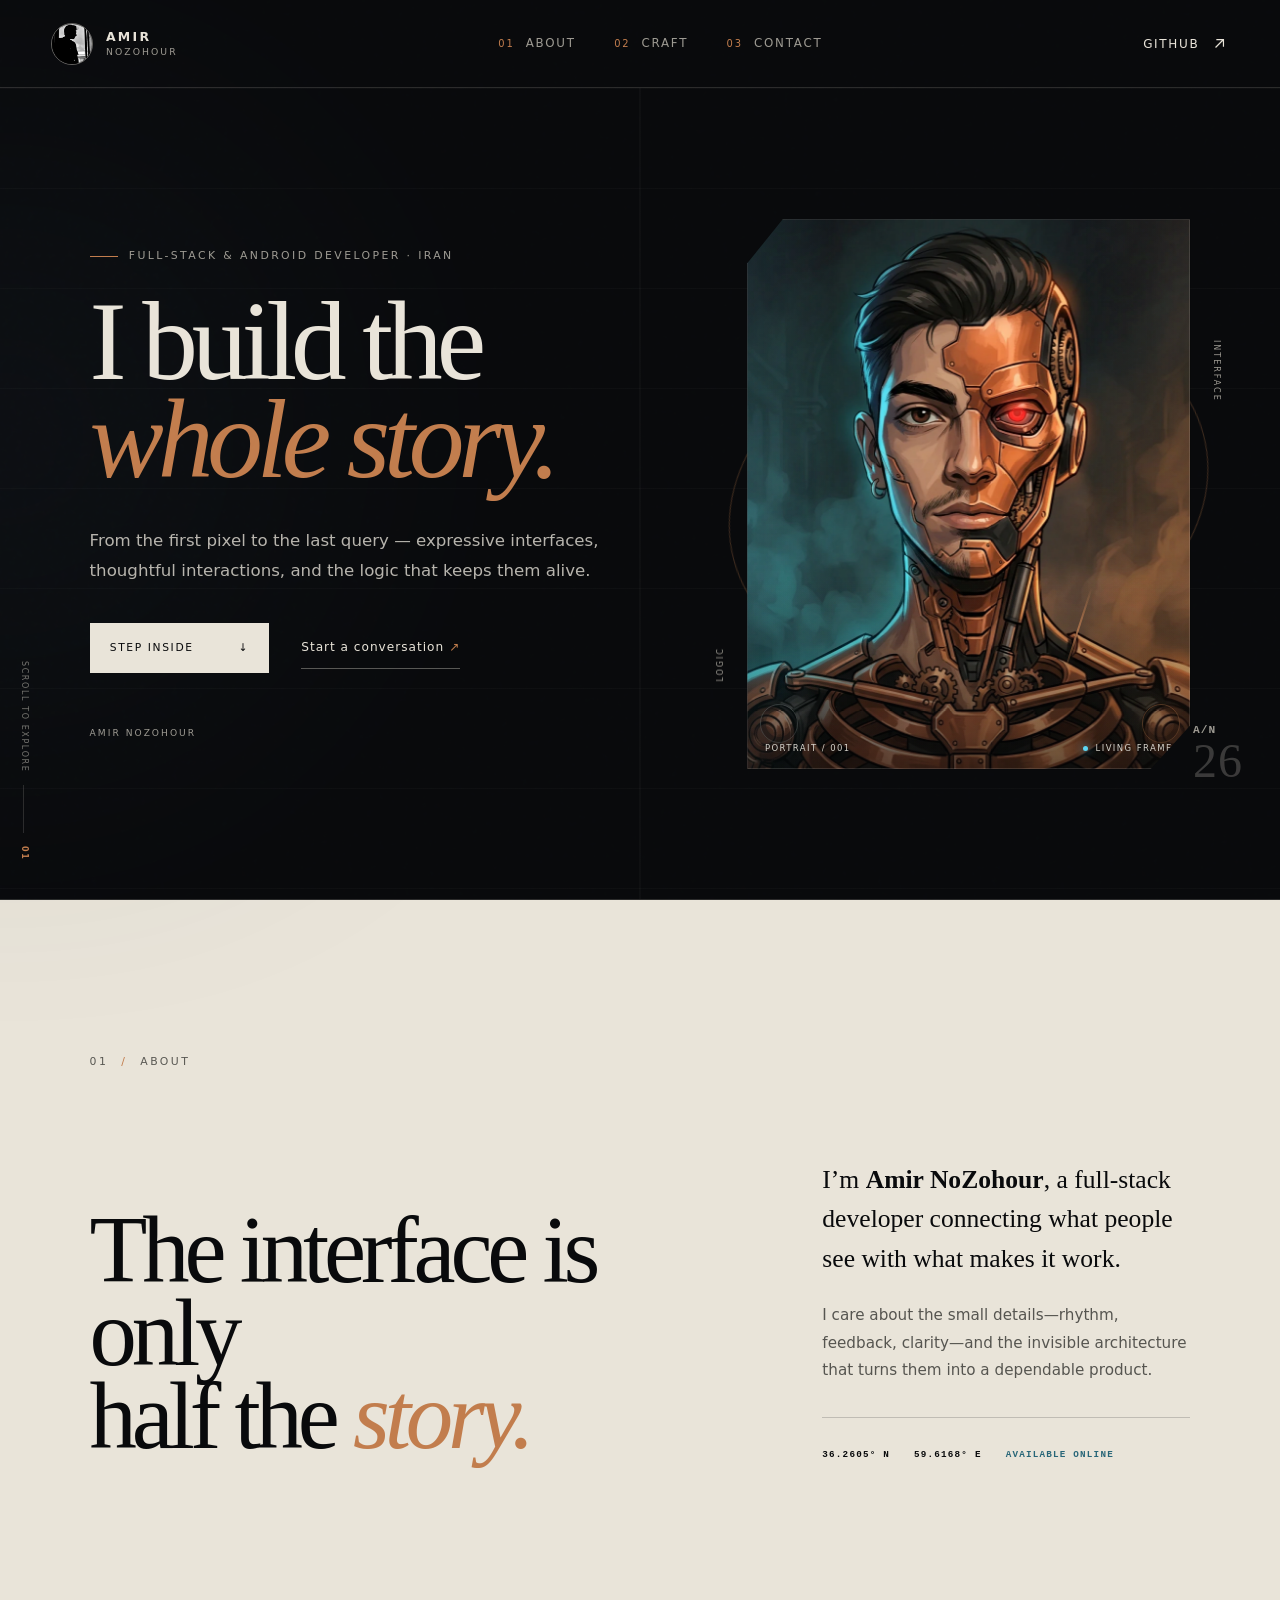
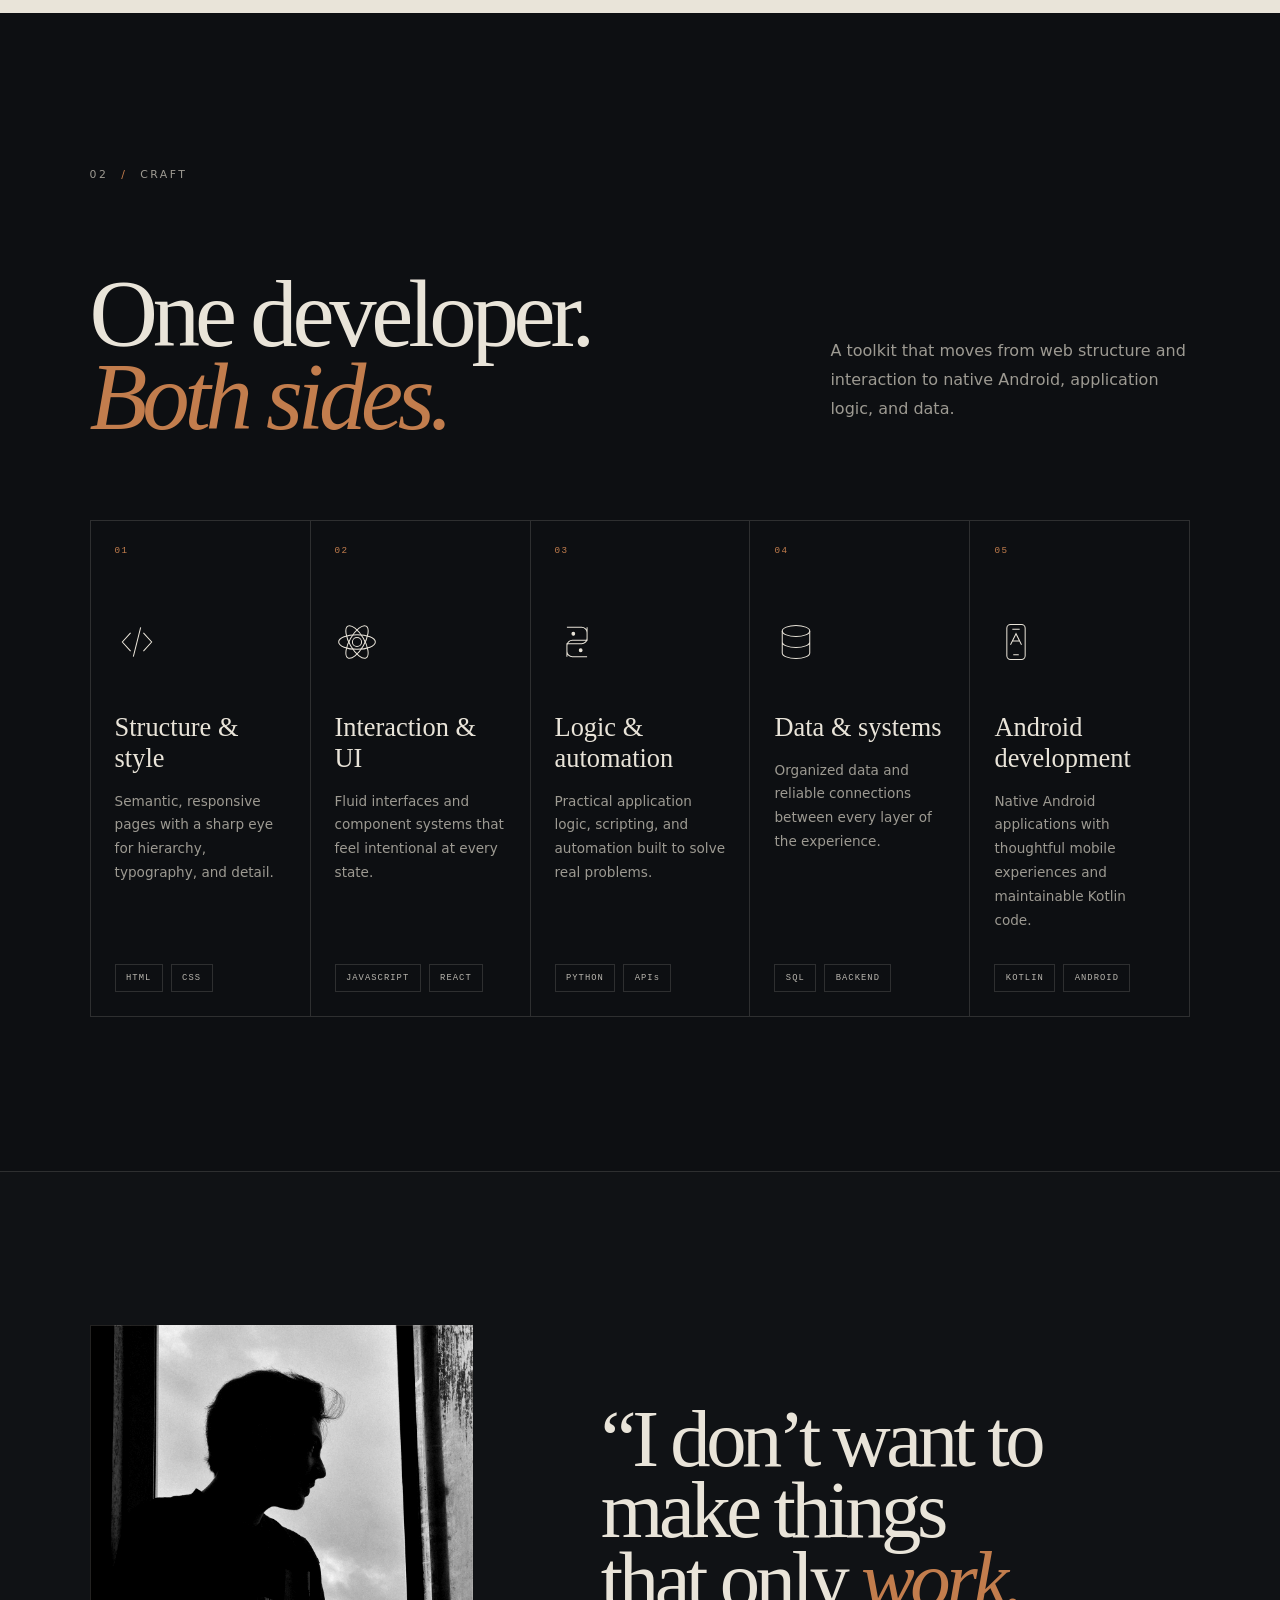
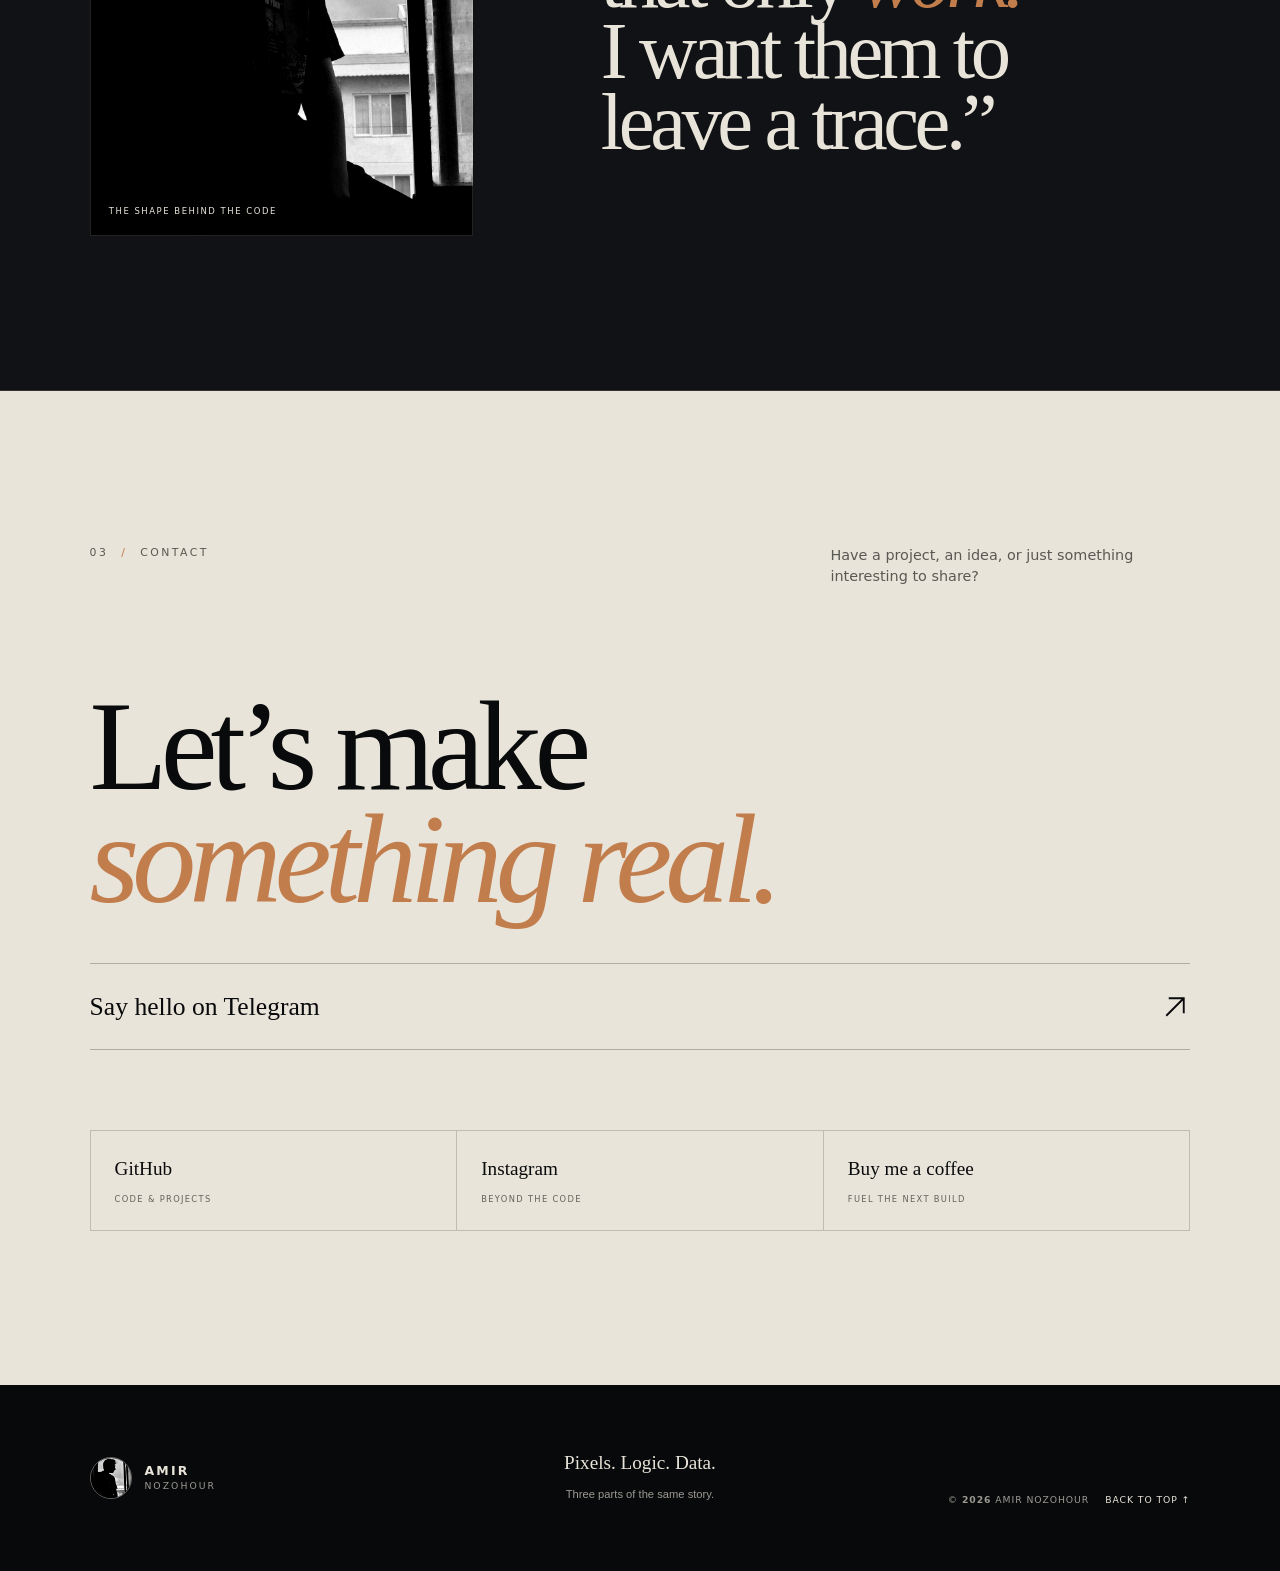
==== index.html @ 3c919759 "Add files via upload" ====
<!doctype html>
<html lang="en">
<head>
  <meta charset="utf-8">
  <meta name="viewport" content="width=device-width, initial-scale=1">
  <meta name="theme-color" content="#0a0b0d">
  <meta name="description" content="Amir NoZohour — full-stack and Android developer crafting expressive interfaces, native Kotlin apps, and reliable systems.">
  <meta property="og:title" content="Amir NoZohour — Full-stack & Android developer">
  <meta property="og:description" content="From the first pixel to the last query.">
  <meta property="og:image" content="https://nzbozorg.ir/assets/amir-cyborg-neutral.webp">
  <meta property="og:url" content="https://nzbozorg.ir">
  <meta name="twitter:card" content="summary_large_image">
  <title>Amir NoZohour — Full-stack & Android developer</title>
  <link rel="icon" href="assets/favicon.png" type="image/png">
  <link rel="manifest" href="site.webmanifest">
  <link rel="stylesheet" href="styles.css">
  <script src="script.js" defer></script>
</head>
<body>
  <a class="skip-link" href="#main">Skip to content</a>
  <div class="grain" aria-hidden="true"></div>
  <div class="progress" aria-hidden="true"><span></span></div>

  <header class="site-header">
    <a class="brand" href="#top" aria-label="Amir NoZohour — home">
      <span class="brand-mark"><img src="assets/portrait-mono.webp" alt="" width="44" height="44"></span>
      <span class="brand-copy"><strong>AMIR</strong><small>NOZOHOUR</small></span>
    </a>
    <nav aria-label="Main navigation">
      <a href="#about"><span>01</span> About</a>
      <a href="#craft"><span>02</span> Craft</a>
      <a href="#contact"><span>03</span> Contact</a>
    </nav>
    <a class="header-cta" href="https://github.com/nzbozorg" target="_blank" rel="noreferrer">
      GitHub
      <svg aria-hidden="true" viewBox="0 0 24 24"><path d="M7 17 17 7M8 7h9v9"/></svg>
    </a>
  </header>

  <main id="main">
    <section class="hero" id="top" aria-labelledby="hero-title">
      <div class="hero-copy reveal">
        <p class="eyebrow"><span></span> Full-stack &amp; Android developer · Iran</p>
        <h1 id="hero-title">I build the<br><em>whole story.</em></h1>
        <p class="hero-lede">From the first pixel to the last query — expressive interfaces, thoughtful interactions, and the logic that keeps them alive.</p>
        <div class="hero-actions">
          <a class="button button-primary" href="#about">Step inside <span aria-hidden="true">↓</span></a>
          <a class="text-link" href="https://t.me/nzornot" target="_blank" rel="noreferrer">Start a conversation <span aria-hidden="true">↗</span></a>
        </div>
        <div class="signature"><small>AMIR NOZOHOUR</small></div>
      </div>

      <div class="portrait-stage reveal" data-tilt>
        <div class="portrait-halo" aria-hidden="true"></div>
        <figure class="living-portrait" aria-label="An animated illustrated portrait of Amir NoZohour">
          <div class="portrait-breathe">
            <img class="portrait-frame is-active" data-frame="neutral" src="assets/amir-cyborg-neutral.webp" alt="Half-human, half-machine illustrated portrait of Amir NoZohour" width="928" height="1152" fetchpriority="high">
            <img class="portrait-frame" data-frame="smile" src="assets/amir-cyborg-smile.webp" alt="" width="928" height="1152" aria-hidden="true">
            <img class="portrait-frame" data-frame="focus" src="assets/amir-cyborg-focus.webp" alt="" width="928" height="1152" aria-hidden="true">
            <img class="portrait-frame blink-frame" data-frame="blink" src="assets/amir-cyborg-blink.webp" alt="" width="928" height="1152" aria-hidden="true">
            <div class="smoke-motion" aria-hidden="true"><i></i><i></i><i></i></div>
            <div class="mechanical-motion" aria-hidden="true">
              <span class="robot-eye-glow"></span>
              <span class="mech-joint joint-one"></span>
              <span class="mech-joint joint-two"></span>
              <span class="mech-piston"></span>
            </div>
          </div>
          <figcaption><span>PORTRAIT / 001</span><span class="live-indicator"><i></i> LIVING FRAME</span></figcaption>
        </figure>
        <span class="orbit-label orbit-one" aria-hidden="true">INTERFACE</span>
        <span class="orbit-label orbit-two" aria-hidden="true">LOGIC</span>
        <div class="portrait-index" aria-hidden="true">A/N<br><span>26</span></div>
      </div>

      <div class="hero-rail" aria-hidden="true"><span>SCROLL TO EXPLORE</span><i></i><b>01</b></div>
    </section>

    <section class="manifesto section" id="about" aria-labelledby="about-title">
      <div class="section-number reveal">01 <span>/</span> ABOUT</div>
      <div class="manifesto-grid">
        <h2 id="about-title" class="reveal">The interface is only<br>half the <em>story.</em></h2>
        <div class="manifesto-copy reveal">
          <p>I’m <strong>Amir NoZohour</strong>, a full-stack developer connecting what people see with what makes it work.</p>
          <p>I care about the small details—rhythm, feedback, clarity—and the invisible architecture that turns them into a dependable product.</p>
          <div class="coordinates"><span>36.2605° N</span><span>59.6168° E</span><span>AVAILABLE ONLINE</span></div>
        </div>
      </div>
    </section>

    <section class="craft section" id="craft" aria-labelledby="craft-title">
      <div class="section-number reveal">02 <span>/</span> CRAFT</div>
      <div class="craft-heading reveal">
        <h2 id="craft-title">One developer.<br><em>Both sides.</em></h2>
        <p>A toolkit that moves from web structure and interaction to native Android, application logic, and data.</p>
      </div>
      <div class="capability-grid">
        <article class="capability reveal">
          <span class="cap-index">01</span>
          <svg aria-hidden="true" viewBox="0 0 48 48"><path d="m17 14-9 10 9 10M31 14l9 10-9 10M28 8l-8 32"/></svg>
          <h3>Structure &amp; style</h3>
          <p>Semantic, responsive pages with a sharp eye for hierarchy, typography, and detail.</p>
          <div><span>HTML</span><span>CSS</span></div>
        </article>
        <article class="capability reveal">
          <span class="cap-index">02</span>
          <svg aria-hidden="true" viewBox="0 0 48 48"><circle cx="24" cy="24" r="5"/><ellipse cx="24" cy="24" rx="20" ry="8"/><ellipse cx="24" cy="24" rx="20" ry="8" transform="rotate(60 24 24)"/><ellipse cx="24" cy="24" rx="20" ry="8" transform="rotate(120 24 24)"/></svg>
          <h3>Interaction &amp; UI</h3>
          <p>Fluid interfaces and component systems that feel intentional at every state.</p>
          <div><span>JAVASCRIPT</span><span>REACT</span></div>
        </article>
        <article class="capability reveal">
          <span class="cap-index">03</span>
          <svg aria-hidden="true" viewBox="0 0 48 48"><path d="M13 8h16a6 6 0 0 1 6 6v8H19a6 6 0 0 0-6 6v12M35 40H19a6 6 0 0 1-6-6v-8h16a6 6 0 0 0 6-6V8"/><circle cx="20" cy="15" r="1.5" fill="currentColor"/><circle cx="28" cy="33" r="1.5" fill="currentColor"/></svg>
          <h3>Logic &amp; automation</h3>
          <p>Practical application logic, scripting, and automation built to solve real problems.</p>
          <div><span>PYTHON</span><span>APIs</span></div>
        </article>
        <article class="capability reveal">
          <span class="cap-index">04</span>
          <svg aria-hidden="true" viewBox="0 0 48 48"><ellipse cx="24" cy="12" rx="15" ry="6"/><path d="M9 12v12c0 3.3 6.7 6 15 6s15-2.7 15-6V12M9 24v12c0 3.3 6.7 6 15 6s15-2.7 15-6V24"/></svg>
          <h3>Data &amp; systems</h3>
          <p>Organized data and reliable connections between every layer of the experience.</p>
          <div><span>SQL</span><span>BACKEND</span></div>
        </article>
        <article class="capability reveal">
          <span class="cap-index">05</span>
          <svg aria-hidden="true" viewBox="0 0 48 48"><rect x="14" y="5" width="20" height="38" rx="4"/><path d="M20 10h8M21 38h6M18 27l6-12 6 12M20 23h8"/></svg>
          <h3>Android development</h3>
          <p>Native Android applications with thoughtful mobile experiences and maintainable Kotlin code.</p>
          <div><span>KOTLIN</span><span>ANDROID</span></div>
        </article>
      </div>
    </section>

    <section class="identity-panel section" aria-label="Portrait and personal statement">
      <div class="mono-image reveal">
        <img src="assets/portrait-mono.webp" alt="Black and white silhouette portrait of Amir by a window" width="1200" height="1600" loading="lazy">
        <span>THE SHAPE BEHIND THE CODE</span>
      </div>
      <blockquote class="reveal">“I don’t want to make things that only <em>work.</em> I want them to leave a trace.”</blockquote>
    </section>

    <section class="contact section" id="contact" aria-labelledby="contact-title">
      <div class="contact-top">
        <div class="section-number reveal">03 <span>/</span> CONTACT</div>
        <p class="reveal">Have a project, an idea, or just something interesting to share?</p>
      </div>
      <h2 id="contact-title" class="reveal">Let’s make<br><em>something real.</em></h2>
      <a class="contact-link reveal" href="https://t.me/nzornot" target="_blank" rel="noreferrer">
        Say hello on Telegram
        <svg aria-hidden="true" viewBox="0 0 24 24"><path d="M5 19 19 5M7 5h12v12"/></svg>
      </a>
      <div class="social-row reveal">
        <a href="https://github.com/nzbozorg" target="_blank" rel="noreferrer"><span>GitHub</span><small>CODE &amp; PROJECTS</small></a>
        <a href="https://instagram.com/nzbozorg" target="_blank" rel="noreferrer"><span>Instagram</span><small>BEYOND THE CODE</small></a>
        <a href="https://coffeebede.com/Amir_NoZohour" target="_blank" rel="noreferrer"><span>Buy me a coffee</span><small>FUEL THE NEXT BUILD</small></a>
      </div>
    </section>
  </main>

  <footer>
    <a class="brand footer-brand" href="#top"><span class="brand-mark"><img src="assets/portrait-mono.webp" alt="" width="44" height="44"></span><span class="brand-copy"><strong>AMIR</strong><small>NOZOHOUR</small></span></a>
    <p>Pixels. Logic. Data.<br><span>Three parts of the same story.</span></p>
    <div><span>© <b id="year">2026</b> Amir NoZohour</span><a href="#top">Back to top ↑</a></div>
  </footer>
</body>
</html>
---- styles.css ----
@font-face{font-family:Display;src:local("Arial Narrow");font-stretch:condensed;font-display:swap}*{box-sizing:border-box}html{scroll-behavior:smooth}body{--ink:#090a0c;--coal:#111317;--paper:#e9e4d9;--muted:#9d9a92;--line:rgba(233,228,217,.15);--copper:#c27d4d;--blue:#5dd6f4;margin:0;background:var(--ink);color:var(--paper);font-family:Inter,ui-sans-serif,system-ui,-apple-system,BlinkMacSystemFont,"Segoe UI",sans-serif;line-height:1.5;overflow-x:hidden}.grain{position:fixed;inset:0;pointer-events:none;z-index:99;opacity:.09;background-image:url("data:image/svg+xml,%3Csvg viewBox='0 0 160 160' xmlns='http://www.w3.org/2000/svg'%3E%3Cfilter id='n'%3E%3CfeTurbulence type='fractalNoise' baseFrequency='.9' numOctaves='4' stitchTiles='stitch'/%3E%3C/filter%3E%3Crect width='100%25' height='100%25' filter='url(%23n)' opacity='.45'/%3E%3C/svg%3E");mix-blend-mode:soft-light}.skip-link{position:fixed;top:1rem;left:1rem;z-index:200;background:var(--paper);color:var(--ink);padding:.8rem 1rem;transform:translateY(-200%)}.skip-link:focus{transform:none}.progress{position:fixed;top:0;left:0;width:100%;height:2px;z-index:120;background:transparent}.progress span{display:block;width:100%;height:100%;background:linear-gradient(90deg,var(--copper),var(--blue));transform:scaleX(0);transform-origin:left}.site-header{height:88px;padding:0 clamp(1.2rem,4vw,4.5rem);display:flex;align-items:center;justify-content:space-between;border-bottom:1px solid var(--line);position:absolute;inset:0 0 auto;z-index:20}.brand{display:inline-flex;align-items:center;gap:.8rem;color:inherit;text-decoration:none}.brand-mark{width:42px;height:42px;display:block;border:1px solid rgba(233,228,217,.4);overflow:hidden;border-radius:50%}.brand-mark img{width:100%;height:100%;object-fit:cover;object-position:48% 30%;filter:contrast(1.2)}.brand-copy{display:grid;line-height:.95;letter-spacing:.14em}.brand-copy strong{font-size:.78rem}.brand-copy small{font-size:.58rem;color:var(--muted);letter-spacing:.22em;margin-top:5px}.site-header nav{display:flex;gap:clamp(1rem,3vw,3rem)}.site-header nav a{color:var(--muted);font-size:.74rem;text-transform:uppercase;letter-spacing:.15em;text-decoration:none;transition:color .2s ease}.site-header nav a span{color:var(--copper);font-size:.62rem;margin-right:.35rem}.site-header nav a:hover,.site-header nav a:focus-visible{color:var(--paper)}.header-cta{display:flex;align-items:center;gap:.65rem;color:var(--paper);text-decoration:none;font-size:.75rem;letter-spacing:.14em;text-transform:uppercase}.header-cta svg,.contact-link svg{width:19px;height:19px;fill:none;stroke:currentColor;stroke-width:1.5}.hero{position:relative;min-height:100svh;padding:clamp(8.5rem,12vw,11rem) clamp(1.2rem,7vw,7rem) 4rem;display:grid;grid-template-columns:minmax(0,1fr) minmax(330px,.78fr);align-items:center;gap:clamp(3rem,7vw,9rem);border-bottom:1px solid var(--line);isolation:isolate}.hero:before{content:"";position:absolute;inset:88px 0 0;background:linear-gradient(90deg,transparent 49.92%,rgba(233,228,217,.05) 50%,transparent 50.08%),linear-gradient(rgba(233,228,217,.025) 1px,transparent 1px);background-size:100% 100%,100% 100px;z-index:-2}.hero:after{content:"";position:absolute;width:45vw;height:45vw;left:-22vw;top:16%;background:#273541;border-radius:50%;filter:blur(150px);opacity:.19;z-index:-1}.eyebrow,.section-number{font-size:.68rem;letter-spacing:.22em;text-transform:uppercase;color:var(--muted)}.eyebrow{display:flex;align-items:center;gap:.7rem;margin:0 0 1.8rem}.eyebrow span{display:inline-block;width:28px;height:1px;background:var(--copper)}h1,h2,blockquote{font-family:Georgia,"Times New Roman",serif;font-weight:400;letter-spacing:-.055em;line-height:.88;margin:0}h1{font-size:clamp(4.5rem,8.7vw,9.7rem);max-width:9ch}h1 em,h2 em,blockquote em{font-weight:400;color:var(--copper)}.hero-lede{max-width:570px;margin:2.3rem 0;color:#b7b4ad;font-size:clamp(1rem,1.3vw,1.25rem);line-height:1.8}.hero-actions{display:flex;align-items:center;gap:2rem;flex-wrap:wrap}.button{display:inline-flex;align-items:center;justify-content:space-between;gap:2.8rem;padding:1rem 1.2rem;text-decoration:none;text-transform:uppercase;letter-spacing:.15em;font-size:.67rem;border:1px solid var(--paper)}.button-primary{background:var(--paper);color:var(--ink);transition:background .2s,color .2s}.button-primary:hover{background:var(--copper);border-color:var(--copper)}.text-link{color:var(--paper);text-decoration:none;border-bottom:1px solid rgba(233,228,217,.35);padding:.75rem 0;font-size:.76rem;letter-spacing:.08em}.text-link span{color:var(--copper)}.signature{display:flex;align-items:center;margin-top:clamp(2.5rem,6vh,5rem);color:var(--muted)}.signature small{font-size:.57rem;letter-spacing:.22em}.portrait-stage{position:relative;width:min(100%,590px);justify-self:center;transform-style:preserve-3d}.living-portrait{position:relative;margin:0;aspect-ratio:928/1152;overflow:hidden;background:#11181c;clip-path:polygon(8% 0,100% 0,100% 92%,91% 100%,0 100%,0 8%);box-shadow:0 35px 100px rgba(0,0,0,.45)}.portrait-breathe{position:absolute;inset:-1.2%;animation:portrait-breathe 9s cubic-bezier(.45,0,.55,1) infinite;transform-origin:50% 72%;will-change:transform}.portrait-frame{position:absolute;inset:0;width:100%;height:100%;object-fit:cover;opacity:0;transition:opacity 2.7s cubic-bezier(.4,0,.2,1);will-change:opacity}.portrait-frame.is-active{opacity:1}.blink-frame{z-index:2;transition:opacity .18s ease-in-out}.blink-frame.is-blinking{opacity:1}@keyframes portrait-breathe{0%,100%{transform:translate3d(0,0,0) scale(1.012)}50%{transform:translate3d(0,-.38%,0) scale(1.022)}}.smoke-motion{position:absolute;inset:0;z-index:1;overflow:hidden;pointer-events:none;opacity:.34;-webkit-mask-image:radial-gradient(ellipse 46% 56% at 50% 44%,transparent 0 55%,#000 82%);mask-image:radial-gradient(ellipse 46% 56% at 50% 44%,transparent 0 55%,#000 82%)}.smoke-motion i{position:absolute;display:block;width:48%;height:30%;border-radius:50%;filter:blur(24px);background:radial-gradient(ellipse,rgba(125,148,151,.34),rgba(58,79,82,.13) 48%,transparent 72%);mix-blend-mode:screen;animation:smoke-drift 18s ease-in-out infinite}.smoke-motion i:nth-child(1){left:-18%;top:30%}.smoke-motion i:nth-child(2){right:-20%;top:42%;width:54%;animation-delay:-7s;animation-duration:23s;background:radial-gradient(ellipse,rgba(171,107,70,.27),rgba(78,61,51,.12) 50%,transparent 72%)}.smoke-motion i:nth-child(3){left:10%;bottom:3%;width:76%;height:22%;animation-delay:-12s;animation-duration:27s;opacity:.45}@keyframes smoke-drift{0%,100%{transform:translate3d(-7%,4%,0) scale(.95);opacity:.35}40%{transform:translate3d(13%,-7%,0) scale(1.12);opacity:.68}72%{transform:translate3d(4%,5%,0) scale(1.02);opacity:.48}}.mechanical-motion{position:absolute;inset:0;z-index:4;pointer-events:none}.robot-eye-glow{position:absolute;left:59.2%;top:34.4%;width:3.2%;aspect-ratio:1;border-radius:50%;background:rgba(255,45,34,.72);box-shadow:0 0 5px #ff3a2d,0 0 14px rgba(255,44,32,.9),0 0 28px rgba(255,35,25,.42);mix-blend-mode:screen;animation:eye-reactor 4.8s ease-in-out infinite}@keyframes eye-reactor{0%,100%{transform:scale(.86);opacity:.58}50%{transform:scale(1.1);opacity:.96}}.mech-joint{position:absolute;width:8.5%;aspect-ratio:1;border:1px solid rgba(162,167,165,.48);border-radius:50%;box-shadow:inset 0 0 0 5px rgba(7,10,12,.34),0 0 12px rgba(154,160,158,.16);animation:joint-pulse 6s ease-in-out infinite}.joint-one{left:3.9%;top:87.2%}.joint-two{right:3.4%;top:87.2%;border-color:rgba(212,135,82,.58);box-shadow:inset 0 0 0 5px rgba(15,9,7,.28),0 0 12px rgba(212,135,82,.18);animation-delay:-3s}.mech-piston{position:absolute;right:28.8%;top:65.7%;height:16%;width:2px;background:linear-gradient(transparent,rgba(224,148,96,.8),transparent);transform:rotate(18deg);transform-origin:50% 100%;animation:piston-move 5.5s ease-in-out infinite}@keyframes joint-pulse{0%,100%{transform:scale(.97);opacity:.38}50%{transform:scale(1.04);opacity:.68}}@keyframes piston-move{0%,100%{transform:rotate(18deg) translateY(0)}50%{transform:rotate(18deg) translateY(-5px)}}.living-portrait:after{content:"";position:absolute;inset:0;pointer-events:none;background:linear-gradient(180deg,transparent 65%,rgba(5,7,8,.62)),linear-gradient(90deg,rgba(93,214,244,.09),transparent 20%,transparent 76%,rgba(194,125,77,.1));box-shadow:inset 0 0 0 1px rgba(233,228,217,.14)}.living-portrait figcaption{position:absolute;z-index:3;left:1.1rem;right:1.1rem;bottom:.9rem;display:flex;justify-content:space-between;font-size:.53rem;letter-spacing:.17em;color:#d5d2ca}.live-indicator{display:flex;align-items:center;gap:.45rem}.live-indicator i{width:5px;height:5px;background:var(--blue);border-radius:50%;box-shadow:0 0 10px var(--blue)}.portrait-halo{position:absolute;width:110%;height:65%;left:-5%;top:18%;border:1px solid rgba(194,125,77,.28);border-radius:50%;transform:rotate(-15deg);pointer-events:none}.portrait-halo:after{content:"";position:absolute;width:7px;height:7px;border-radius:50%;background:var(--copper);top:20%;right:1%;box-shadow:0 0 16px var(--copper)}.orbit-label{position:absolute;z-index:2;font-size:.5rem;letter-spacing:.25em;color:var(--muted);writing-mode:vertical-rl}.orbit-one{right:-2rem;top:22%}.orbit-two{left:-2rem;bottom:16%;transform:rotate(180deg)}.portrait-index{position:absolute;right:-3.3rem;bottom:-1rem;font:700 .7rem/1.2 ui-monospace,monospace;color:var(--muted);letter-spacing:.1em}.portrait-index span{font:400 3rem/1 Georgia,serif;color:rgba(233,228,217,.22)}.hero-rail{position:absolute;bottom:2.4rem;left:1.1rem;display:flex;align-items:center;gap:.8rem;writing-mode:vertical-rl;font-size:.5rem;letter-spacing:.2em;color:#74736f}.hero-rail i{height:48px;width:1px;background:var(--line)}.hero-rail b{color:var(--copper)}.section{padding:clamp(6rem,12vw,12rem) clamp(1.2rem,7vw,7rem);border-bottom:1px solid var(--line)}.section-number span{color:var(--copper);margin:0 .45rem}.manifesto{background:var(--paper);color:var(--ink)}.manifesto .section-number{color:#595853}.manifesto-grid{display:grid;grid-template-columns:1.15fr .7fr;gap:clamp(3rem,10vw,11rem);margin-top:clamp(3.5rem,7vw,7rem);align-items:end}.manifesto h2,.craft h2{font-size:clamp(3.3rem,7.4vw,8rem)}.manifesto-copy{max-width:590px}.manifesto-copy>p{font-family:Georgia,"Times New Roman",serif;font-size:clamp(1.25rem,2vw,1.75rem);line-height:1.55;margin:0 0 1.5rem}.manifesto-copy>p+p{font-family:inherit;font-size:.95rem;color:#565550;line-height:1.8}.coordinates{display:flex;gap:1.5rem;flex-wrap:wrap;padding-top:2rem;margin-top:2rem;border-top:1px solid rgba(9,10,12,.18);font:600 .58rem/1 ui-monospace,monospace;letter-spacing:.13em}.coordinates span:last-child{color:#286678}.craft{background:#0d0f12}.craft-heading{display:flex;justify-content:space-between;align-items:end;gap:3rem;margin:clamp(3.5rem,7vw,7rem) 0 5rem}.craft-heading p{max-width:360px;color:var(--muted);line-height:1.8}.capability-grid{display:grid;grid-template-columns:repeat(5,1fr);border-top:1px solid var(--line);border-left:1px solid var(--line)}.capability{min-height:420px;padding:1.5rem;display:flex;flex-direction:column;border-right:1px solid var(--line);border-bottom:1px solid var(--line);position:relative;transition:background .3s ease}.capability:hover{background:#14181c}.cap-index{font:.58rem ui-monospace,monospace;letter-spacing:.15em;color:var(--copper)}.capability svg{width:44px;height:44px;fill:none;stroke:var(--paper);stroke-width:1.1;margin:4rem 0 3rem}.capability h3{font:400 1.65rem Georgia,serif;margin:0 0 1rem}.capability p{color:var(--muted);font-size:.85rem;line-height:1.75;margin:0}.capability>div{display:flex;gap:.5rem;flex-wrap:wrap;margin-top:auto;padding-top:2rem}.capability>div span{font:.55rem ui-monospace,monospace;letter-spacing:.12em;padding:.5rem .65rem;border:1px solid var(--line);color:#b8b5ae}.identity-panel{display:grid;grid-template-columns:.65fr 1fr;gap:clamp(3rem,10vw,10rem);align-items:center;background:#101215}.mono-image{position:relative;max-width:520px}.mono-image img{width:100%;height:auto;display:block;filter:grayscale(1) contrast(1.15)}.mono-image:after{content:"";position:absolute;inset:0;box-shadow:inset 0 0 0 1px var(--line)}.mono-image span{position:absolute;bottom:1.2rem;left:1.2rem;z-index:2;font-size:.53rem;letter-spacing:.18em}.identity-panel blockquote{font-size:clamp(3rem,6.3vw,7rem);max-width:11ch}.contact{background:var(--paper);color:var(--ink)}.contact-top{display:flex;justify-content:space-between;gap:2rem}.contact-top .section-number{color:#595853}.contact-top p{max-width:360px;color:#595853;font-size:.9rem;margin:0}.contact h2{font-size:clamp(4rem,10vw,11rem);margin:clamp(4rem,8vw,8rem) 0 3rem}.contact-link{display:flex;align-items:center;justify-content:space-between;width:100%;border-top:1px solid rgba(9,10,12,.25);border-bottom:1px solid rgba(9,10,12,.25);padding:1.7rem 0;color:var(--ink);font:400 clamp(1.25rem,2vw,1.8rem) Georgia,serif;text-decoration:none}.contact-link svg{width:30px;height:30px;transition:transform .25s}.contact-link:hover svg{transform:translate(5px,-5px)}.social-row{display:grid;grid-template-columns:repeat(3,1fr);margin-top:5rem;border-top:1px solid rgba(9,10,12,.18);border-left:1px solid rgba(9,10,12,.18)}.social-row a{display:flex;flex-direction:column;gap:.6rem;color:var(--ink);text-decoration:none;padding:1.5rem;border-right:1px solid rgba(9,10,12,.18);border-bottom:1px solid rgba(9,10,12,.18);transition:background .2s}.social-row a:hover{background:#d8d1c3}.social-row span{font-family:Georgia,serif;font-size:1.2rem}.social-row small{font-size:.52rem;letter-spacing:.16em;color:#64615c}footer{padding:4rem clamp(1.2rem,7vw,7rem);display:grid;grid-template-columns:1fr 1fr 1fr;align-items:end;gap:2rem;background:#08090b}.footer-brand{align-self:center}footer p{font:400 1.2rem/1.5 Georgia,serif;margin:0;text-align:center}footer p span{color:var(--muted);font:400 .7rem/1.5 Inter,sans-serif}footer>div{display:flex;justify-content:flex-end;gap:1rem;flex-wrap:wrap;color:var(--muted);font-size:.58rem;letter-spacing:.1em;text-transform:uppercase}footer>div a{color:var(--paper);text-decoration:none}.reveal{opacity:0;transform:translateY(28px);transition:opacity .75s ease,transform .75s cubic-bezier(.2,.7,.2,1)}.reveal.is-visible{opacity:1;transform:none}:focus-visible{outline:2px solid var(--blue);outline-offset:5px}
@media(max-width:1200px){.capability-grid{grid-template-columns:repeat(3,1fr)}}
@media(max-width:1000px){.hero{grid-template-columns:1fr 1fr;gap:2.5rem;padding-left:3rem;padding-right:3rem}.hero-copy{position:relative;z-index:3}.portrait-index,.orbit-label{display:none}.capability-grid{grid-template-columns:repeat(2,1fr)}.manifesto-grid{gap:4rem}.section{padding-left:3rem;padding-right:3rem}}
@media(max-width:760px){.site-header{height:72px;padding:0 1.1rem}.site-header nav{display:none}.header-cta{font-size:0}.header-cta svg{width:23px;height:23px}.hero{min-height:auto;padding:8.5rem 1.1rem 5rem;display:flex;flex-direction:column;align-items:stretch;gap:4.5rem}.hero:before{top:72px}.hero-copy{order:1}.portrait-stage{order:0;width:min(88vw,470px)}h1{font-size:clamp(4rem,20vw,7rem)}.hero-lede{font-size:.98rem}.hero-rail{display:none}.signature{margin-top:3rem}.section{padding:6rem 1.1rem}.manifesto-grid,.identity-panel{grid-template-columns:1fr}.manifesto-grid{gap:3rem;margin-top:4rem}.craft-heading{display:block;margin-bottom:3.5rem}.craft-heading p{margin-top:2rem}.capability-grid{grid-template-columns:1fr}.capability{min-height:350px}.capability svg{margin:3rem 0 2rem}.identity-panel{gap:4rem}.mono-image{width:80%;margin-left:auto}.contact-top{display:block}.contact-top p{margin-top:2rem}.social-row{grid-template-columns:1fr}footer{grid-template-columns:1fr;align-items:start;text-align:left}footer p{text-align:left}footer>div{justify-content:flex-start}.footer-brand{margin-bottom:1rem}}
@media(max-width:480px){.site-header{padding-inline:.9rem}.brand-mark{width:38px;height:38px}.brand-copy strong{font-size:.72rem}.brand-copy small{font-size:.52rem}.hero{padding:6.8rem .9rem 4.5rem;gap:3.2rem}.portrait-stage{width:min(92vw,410px)}.portrait-halo{display:none}.living-portrait{clip-path:polygon(6% 0,100% 0,100% 94%,93% 100%,0 100%,0 6%)}h1{font-size:clamp(3.7rem,19.5vw,5.5rem);line-height:.91}.eyebrow{font-size:.61rem;margin-bottom:1.35rem}.hero-lede{margin:1.8rem 0;line-height:1.7}.hero-actions{display:grid;gap:.9rem}.button{width:100%;min-height:48px}.text-link{display:flex;min-height:44px;align-items:center;justify-content:space-between}.signature{margin-top:2.3rem}.section{padding:5rem .9rem}.manifesto h2,.craft h2{font-size:clamp(3rem,15vw,4.6rem);line-height:.92}.manifesto-grid{margin-top:3rem}.manifesto-copy>p{font-size:1.18rem}.coordinates{gap:1rem;line-height:1.5}.craft-heading{margin:3rem 0}.capability{min-height:310px;padding:1.25rem}.capability svg{margin:2.2rem 0 1.8rem}.identity-panel{gap:3rem}.mono-image{width:100%;margin:0}.identity-panel blockquote{font-size:clamp(2.8rem,14vw,4.4rem)}.contact h2{font-size:clamp(3.7rem,18vw,5.5rem);line-height:.9;margin:3.5rem 0 2.5rem}.contact-link{font-size:1.15rem}.social-row{margin-top:3.5rem}footer{padding:3.5rem .9rem;gap:1.6rem}.smoke-motion{opacity:.26}}
@media(prefers-reduced-motion:reduce){html{scroll-behavior:auto}*,*:before,*:after{animation-duration:.01ms!important;animation-iteration-count:1!important;transition-duration:.01ms!important}.portrait-frame:not([data-frame="neutral"]){display:none}.reveal{opacity:1;transform:none}}
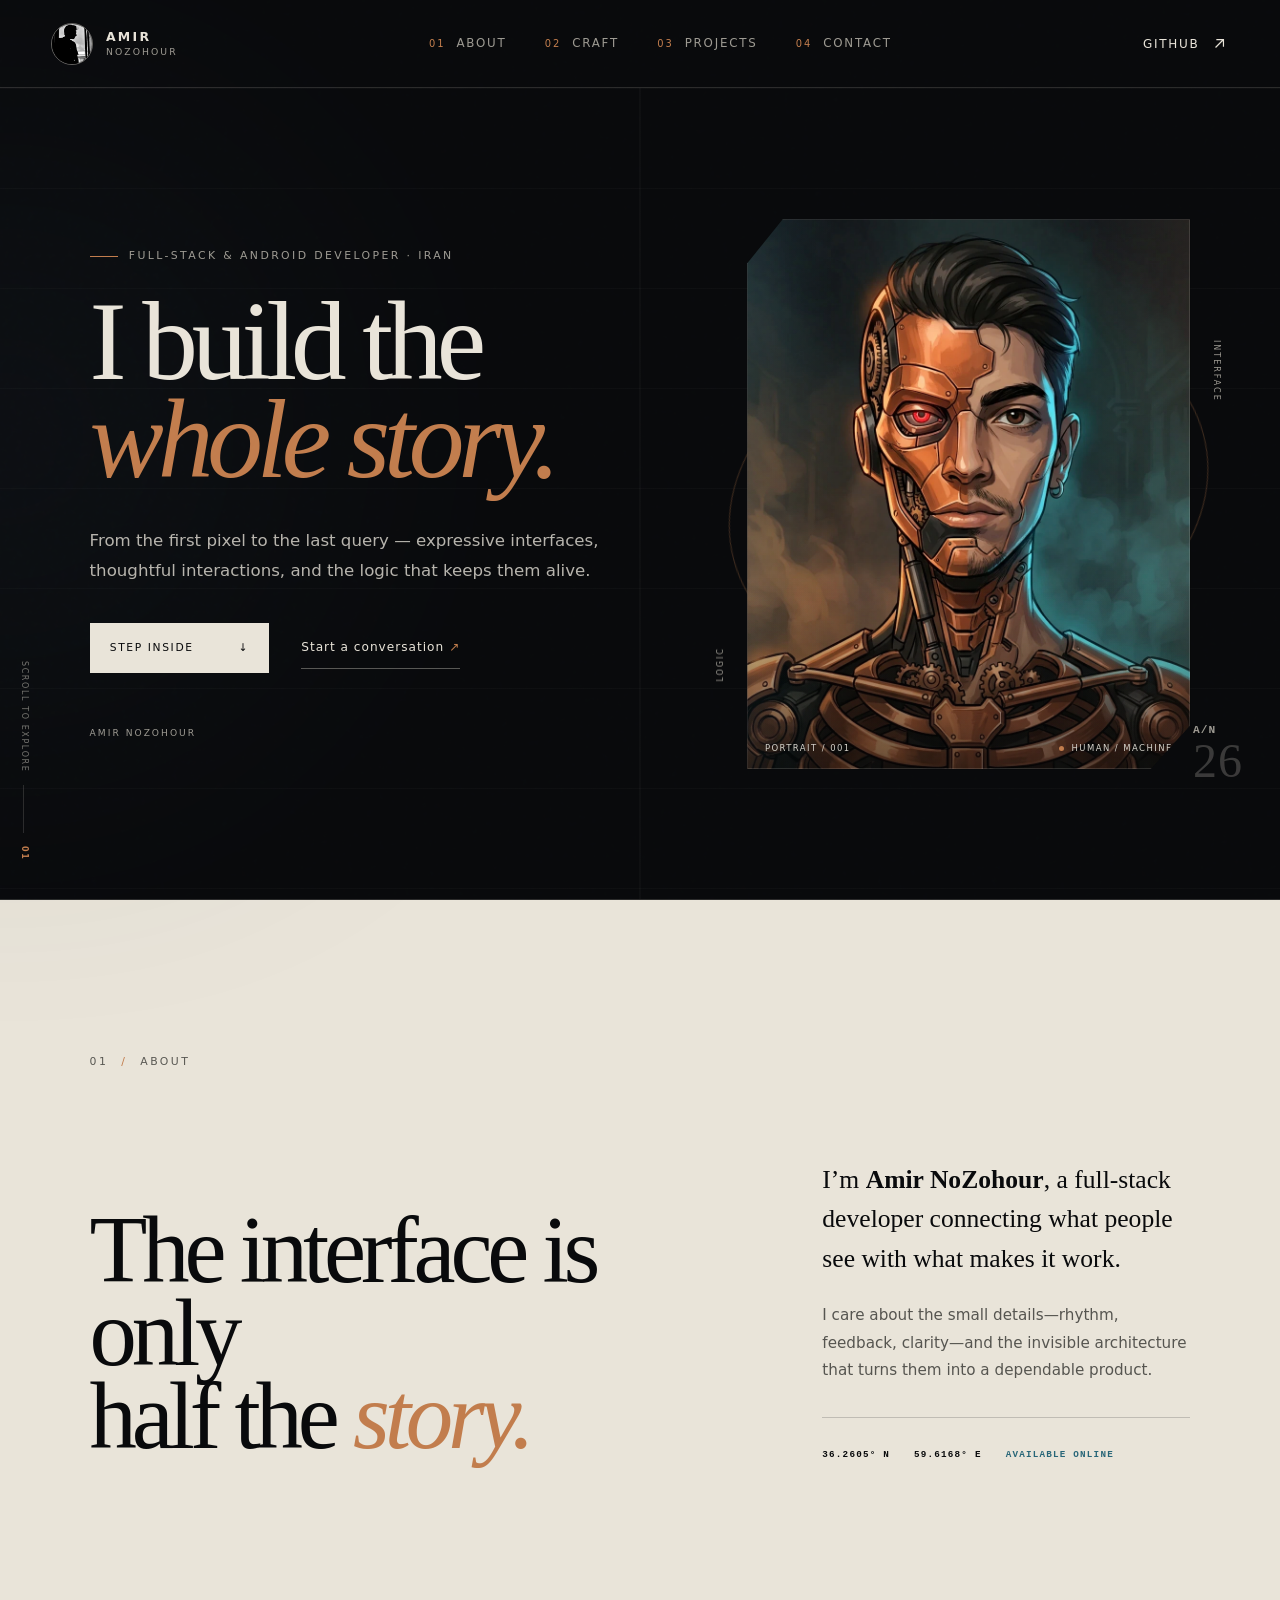
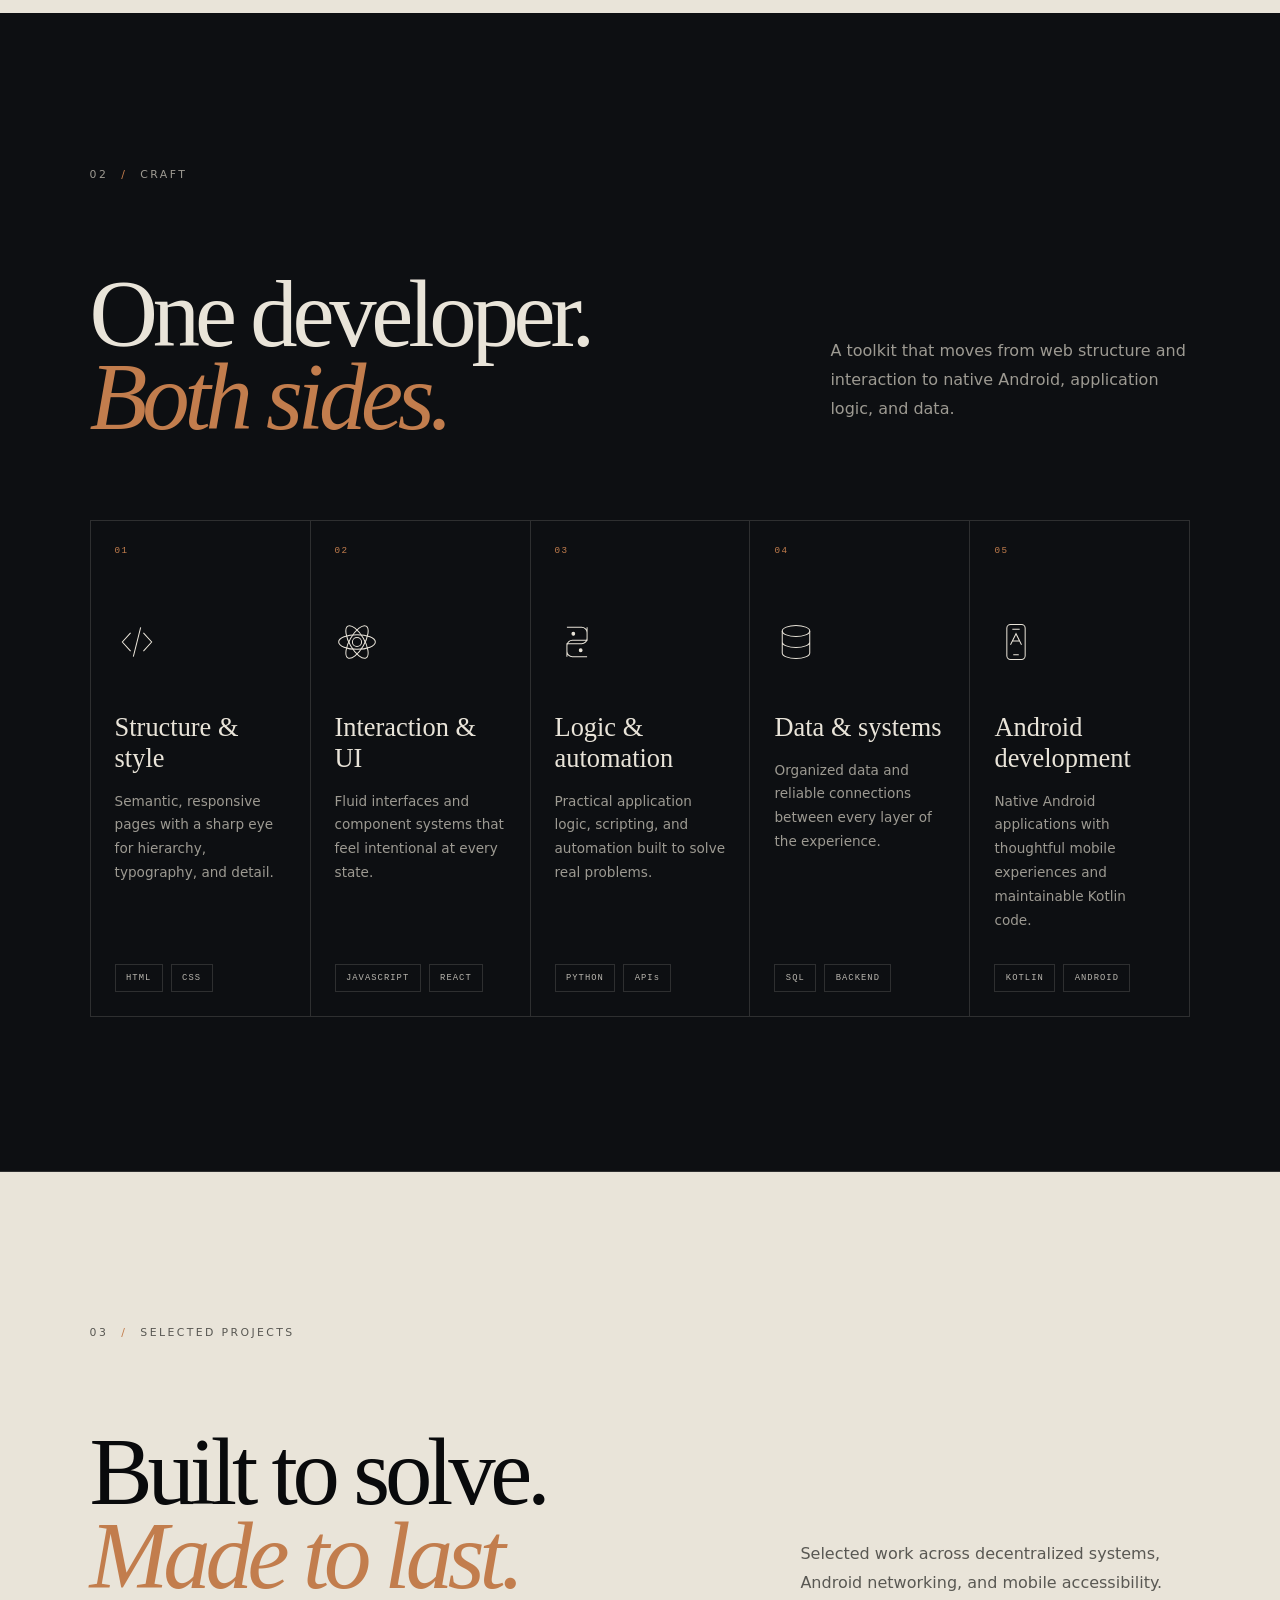
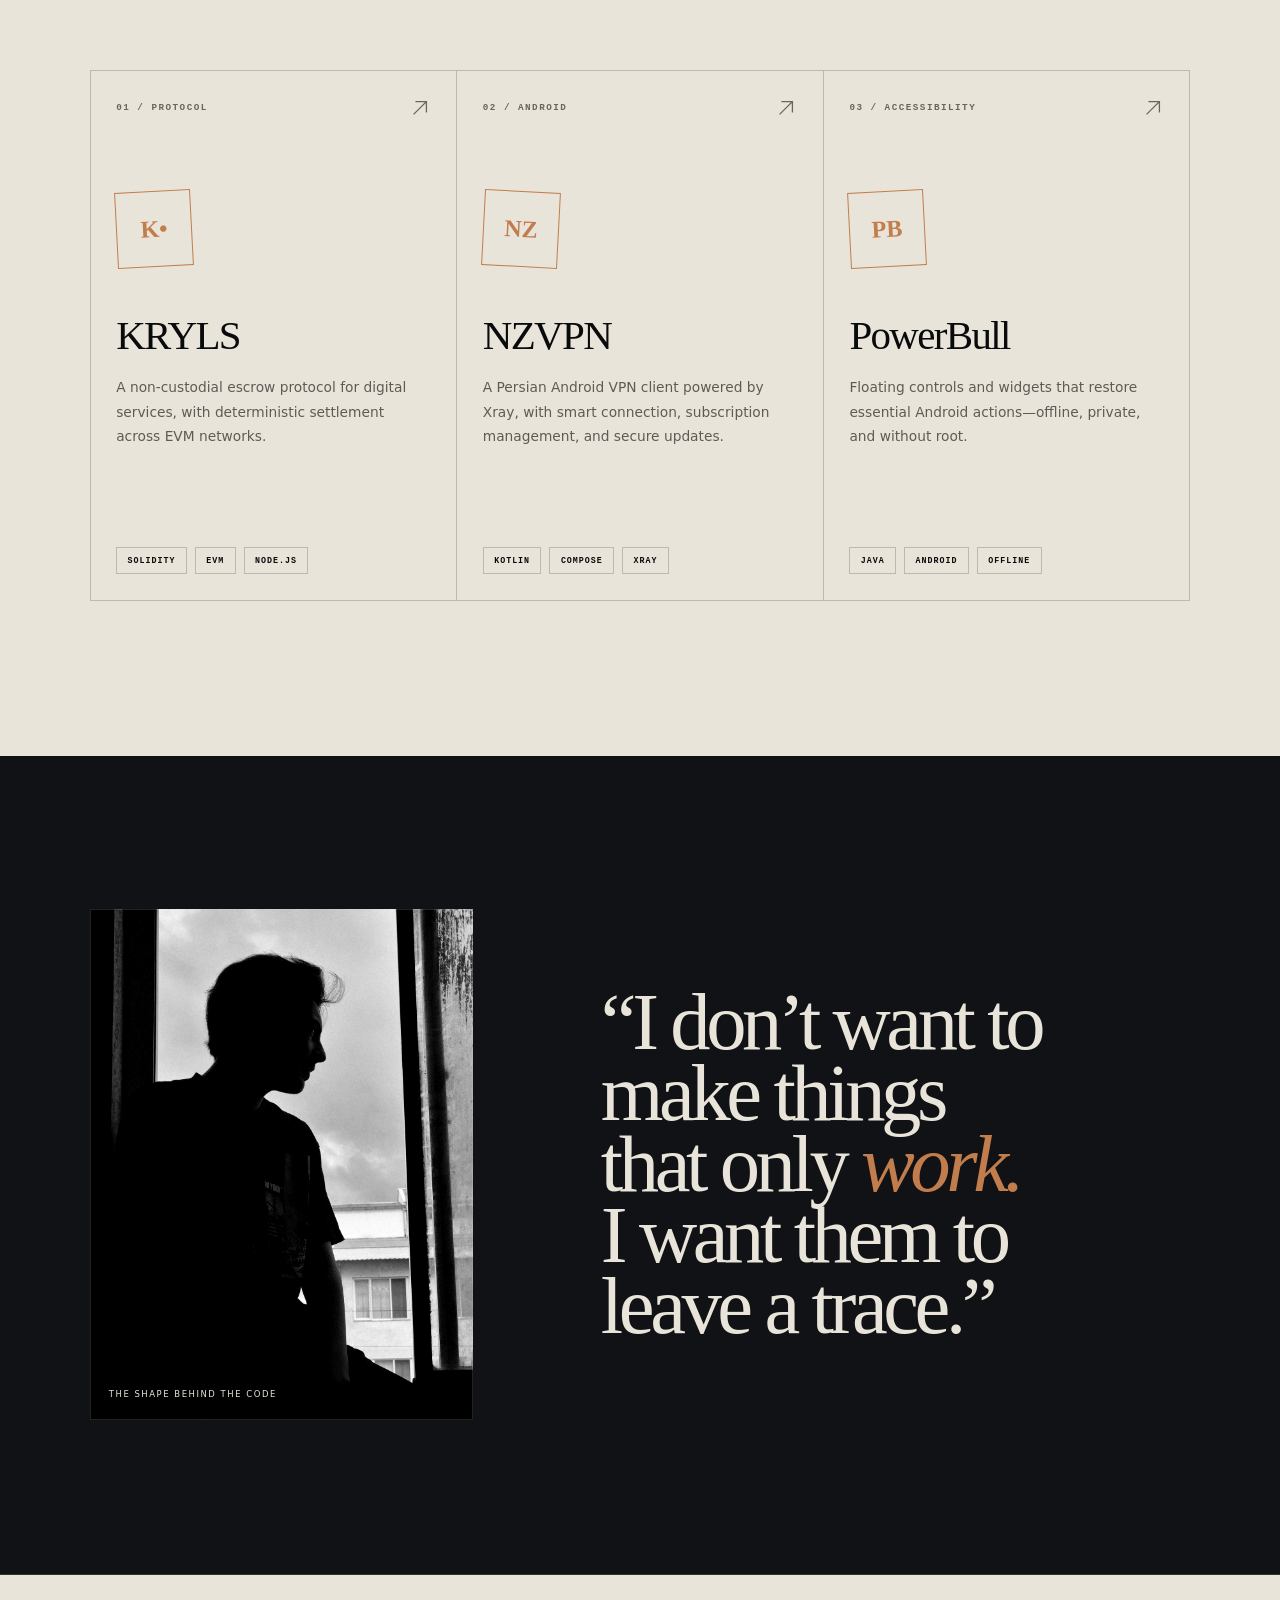
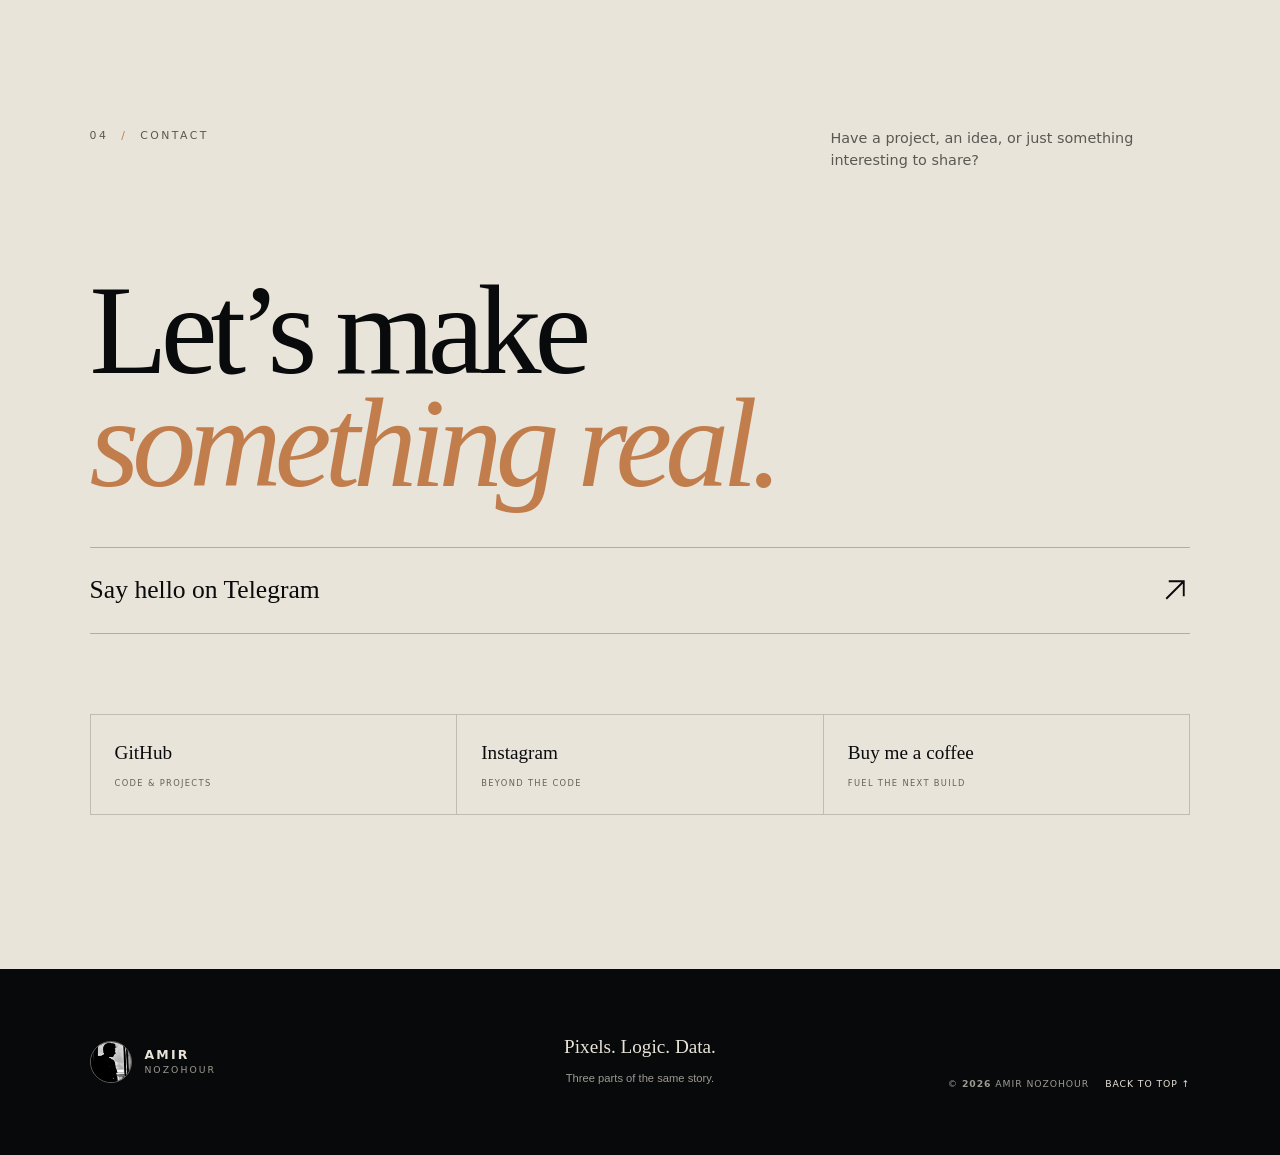
==== commit 88ac6d7e: "Add files via upload" ====
--- a/index.html
+++ b/index.html
@@ -5,16 +5,55 @@
   <meta name="viewport" content="width=device-width, initial-scale=1">
   <meta name="theme-color" content="#0a0b0d">
   <meta name="description" content="Amir NoZohour — full-stack and Android developer crafting expressive interfaces, native Kotlin apps, and reliable systems.">
+  <meta name="robots" content="index, follow, max-image-preview:large">
+  <link rel="canonical" href="https://nzbozorg.ir/">
+  <meta property="og:type" content="website">
+  <meta property="og:site_name" content="Amir NoZohour">
+  <meta property="og:locale" content="en_US">
   <meta property="og:title" content="Amir NoZohour — Full-stack & Android developer">
-  <meta property="og:description" content="From the first pixel to the last query.">
-  <meta property="og:image" content="https://nzbozorg.ir/assets/amir-cyborg-neutral.webp">
-  <meta property="og:url" content="https://nzbozorg.ir">
+  <meta property="og:description" content="From the first pixel to the last query — web, Android, application logic, and data.">
+  <meta property="og:image" content="https://nzbozorg.ir/assets/amir-cyborg-neutral-mirrored.webp">
+  <meta property="og:image:alt" content="Illustrated portrait of Amir NoZohour">
+  <meta property="og:url" content="https://nzbozorg.ir/">
   <meta name="twitter:card" content="summary_large_image">
+  <meta name="twitter:title" content="Amir NoZohour — Full-stack & Android developer">
+  <meta name="twitter:description" content="Web, Android, application logic, and data — built as one complete story.">
+  <meta name="twitter:image" content="https://nzbozorg.ir/assets/amir-cyborg-neutral-mirrored.webp">
   <title>Amir NoZohour — Full-stack & Android developer</title>
   <link rel="icon" href="assets/favicon.png" type="image/png">
   <link rel="manifest" href="site.webmanifest">
   <link rel="stylesheet" href="styles.css">
   <script src="script.js" defer></script>
+  <script type="application/ld+json">
+  {
+    "@context": "https://schema.org",
+    "@graph": [
+      {
+        "@type": "Person",
+        "@id": "https://nzbozorg.ir/#person",
+        "name": "Amir NoZohour",
+        "url": "https://nzbozorg.ir/",
+        "image": "https://nzbozorg.ir/assets/amir-cyborg-neutral-mirrored.webp",
+        "jobTitle": ["Full-stack Developer", "Android Developer"],
+        "knowsAbout": ["Kotlin", "Android", "React", "JavaScript", "Python", "SQL", "HTML", "CSS"],
+        "sameAs": [
+          "https://github.com/nzbozorg",
+          "https://t.me/nzornot",
+          "https://instagram.com/nzbozorg"
+        ]
+      },
+      {
+        "@type": "WebSite",
+        "@id": "https://nzbozorg.ir/#website",
+        "url": "https://nzbozorg.ir/",
+        "name": "Amir NoZohour",
+        "description": "Portfolio of Amir NoZohour, full-stack and Android developer.",
+        "inLanguage": "en",
+        "publisher": { "@id": "https://nzbozorg.ir/#person" }
+      }
+    ]
+  }
+  </script>
 </head>
 <body>
   <a class="skip-link" href="#main">Skip to content</a>
@@ -29,7 +68,8 @@
     <nav aria-label="Main navigation">
       <a href="#about"><span>01</span> About</a>
       <a href="#craft"><span>02</span> Craft</a>
-      <a href="#contact"><span>03</span> Contact</a>
+      <a href="#projects"><span>03</span> Projects</a>
+      <a href="#contact"><span>04</span> Contact</a>
     </nav>
     <a class="header-cta" href="https://github.com/nzbozorg" target="_blank" rel="noreferrer">
       GitHub
@@ -50,23 +90,11 @@
         <div class="signature"><small>AMIR NOZOHOUR</small></div>
       </div>
 
-      <div class="portrait-stage reveal" data-tilt>
+      <div class="portrait-stage reveal">
         <div class="portrait-halo" aria-hidden="true"></div>
-        <figure class="living-portrait" aria-label="An animated illustrated portrait of Amir NoZohour">
-          <div class="portrait-breathe">
-            <img class="portrait-frame is-active" data-frame="neutral" src="assets/amir-cyborg-neutral.webp" alt="Half-human, half-machine illustrated portrait of Amir NoZohour" width="928" height="1152" fetchpriority="high">
-            <img class="portrait-frame" data-frame="smile" src="assets/amir-cyborg-smile.webp" alt="" width="928" height="1152" aria-hidden="true">
-            <img class="portrait-frame" data-frame="focus" src="assets/amir-cyborg-focus.webp" alt="" width="928" height="1152" aria-hidden="true">
-            <img class="portrait-frame blink-frame" data-frame="blink" src="assets/amir-cyborg-blink.webp" alt="" width="928" height="1152" aria-hidden="true">
-            <div class="smoke-motion" aria-hidden="true"><i></i><i></i><i></i></div>
-            <div class="mechanical-motion" aria-hidden="true">
-              <span class="robot-eye-glow"></span>
-              <span class="mech-joint joint-one"></span>
-              <span class="mech-joint joint-two"></span>
-              <span class="mech-piston"></span>
-            </div>
-          </div>
-          <figcaption><span>PORTRAIT / 001</span><span class="live-indicator"><i></i> LIVING FRAME</span></figcaption>
+        <figure class="living-portrait" aria-label="Illustrated portrait of Amir NoZohour">
+          <img class="portrait-static" src="assets/amir-cyborg-neutral-mirrored.webp" alt="Half-human, half-machine illustrated portrait of Amir NoZohour" width="928" height="1152" fetchpriority="high">
+          <figcaption><span>PORTRAIT / 001</span><span class="static-indicator"><i></i> HUMAN / MACHINE</span></figcaption>
         </figure>
         <span class="orbit-label orbit-one" aria-hidden="true">INTERFACE</span>
         <span class="orbit-label orbit-two" aria-hidden="true">LOGIC</span>
@@ -133,6 +161,37 @@
       </div>
     </section>
 
+    <section class="projects section" id="projects" aria-labelledby="projects-title">
+      <div class="section-number reveal">03 <span>/</span> SELECTED PROJECTS</div>
+      <div class="projects-heading reveal">
+        <h2 id="projects-title">Built to solve.<br><em>Made to last.</em></h2>
+        <p>Selected work across decentralized systems, Android networking, and mobile accessibility.</p>
+      </div>
+      <div class="projects-grid">
+        <a class="project-card reveal" href="https://github.com/kryls/kryls" target="_blank" rel="noreferrer" aria-label="View KRYLS on GitHub">
+          <div class="project-meta"><span>01 / PROTOCOL</span><svg aria-hidden="true" viewBox="0 0 24 24"><path d="M5 19 19 5M7 5h12v12"/></svg></div>
+          <div class="project-mark">K•</div>
+          <h3>KRYLS</h3>
+          <p>A non-custodial escrow protocol for digital services, with deterministic settlement across EVM networks.</p>
+          <div class="project-tags"><span>SOLIDITY</span><span>EVM</span><span>NODE.JS</span></div>
+        </a>
+        <a class="project-card reveal" href="https://github.com/nzbozorg/nzvpn" target="_blank" rel="noreferrer" aria-label="View NZVPN on GitHub">
+          <div class="project-meta"><span>02 / ANDROID</span><svg aria-hidden="true" viewBox="0 0 24 24"><path d="M5 19 19 5M7 5h12v12"/></svg></div>
+          <div class="project-mark">NZ</div>
+          <h3>NZVPN</h3>
+          <p>A Persian Android VPN client powered by Xray, with smart connection, subscription management, and secure updates.</p>
+          <div class="project-tags"><span>KOTLIN</span><span>COMPOSE</span><span>XRAY</span></div>
+        </a>
+        <a class="project-card reveal" href="https://github.com/nzbozorg/PowerBull" target="_blank" rel="noreferrer" aria-label="View PowerBull on GitHub">
+          <div class="project-meta"><span>03 / ACCESSIBILITY</span><svg aria-hidden="true" viewBox="0 0 24 24"><path d="M5 19 19 5M7 5h12v12"/></svg></div>
+          <div class="project-mark">PB</div>
+          <h3>PowerBull</h3>
+          <p>Floating controls and widgets that restore essential Android actions—offline, private, and without root.</p>
+          <div class="project-tags"><span>JAVA</span><span>ANDROID</span><span>OFFLINE</span></div>
+        </a>
+      </div>
+    </section>
+
     <section class="identity-panel section" aria-label="Portrait and personal statement">
       <div class="mono-image reveal">
         <img src="assets/portrait-mono.webp" alt="Black and white silhouette portrait of Amir by a window" width="1200" height="1600" loading="lazy">
@@ -143,7 +202,7 @@
 
     <section class="contact section" id="contact" aria-labelledby="contact-title">
       <div class="contact-top">
-        <div class="section-number reveal">03 <span>/</span> CONTACT</div>
+        <div class="section-number reveal">04 <span>/</span> CONTACT</div>
         <p class="reveal">Have a project, an idea, or just something interesting to share?</p>
       </div>
       <h2 id="contact-title" class="reveal">Let’s make<br><em>something real.</em></h2>
--- a/styles.css
+++ b/styles.css
@@ -1,6 +1,6 @@
-@font-face{font-family:Display;src:local("Arial Narrow");font-stretch:condensed;font-display:swap}*{box-sizing:border-box}html{scroll-behavior:smooth}body{--ink:#090a0c;--coal:#111317;--paper:#e9e4d9;--muted:#9d9a92;--line:rgba(233,228,217,.15);--copper:#c27d4d;--blue:#5dd6f4;margin:0;background:var(--ink);color:var(--paper);font-family:Inter,ui-sans-serif,system-ui,-apple-system,BlinkMacSystemFont,"Segoe UI",sans-serif;line-height:1.5;overflow-x:hidden}.grain{position:fixed;inset:0;pointer-events:none;z-index:99;opacity:.09;background-image:url("data:image/svg+xml,%3Csvg viewBox='0 0 160 160' xmlns='http://www.w3.org/2000/svg'%3E%3Cfilter id='n'%3E%3CfeTurbulence type='fractalNoise' baseFrequency='.9' numOctaves='4' stitchTiles='stitch'/%3E%3C/filter%3E%3Crect width='100%25' height='100%25' filter='url(%23n)' opacity='.45'/%3E%3C/svg%3E");mix-blend-mode:soft-light}.skip-link{position:fixed;top:1rem;left:1rem;z-index:200;background:var(--paper);color:var(--ink);padding:.8rem 1rem;transform:translateY(-200%)}.skip-link:focus{transform:none}.progress{position:fixed;top:0;left:0;width:100%;height:2px;z-index:120;background:transparent}.progress span{display:block;width:100%;height:100%;background:linear-gradient(90deg,var(--copper),var(--blue));transform:scaleX(0);transform-origin:left}.site-header{height:88px;padding:0 clamp(1.2rem,4vw,4.5rem);display:flex;align-items:center;justify-content:space-between;border-bottom:1px solid var(--line);position:absolute;inset:0 0 auto;z-index:20}.brand{display:inline-flex;align-items:center;gap:.8rem;color:inherit;text-decoration:none}.brand-mark{width:42px;height:42px;display:block;border:1px solid rgba(233,228,217,.4);overflow:hidden;border-radius:50%}.brand-mark img{width:100%;height:100%;object-fit:cover;object-position:48% 30%;filter:contrast(1.2)}.brand-copy{display:grid;line-height:.95;letter-spacing:.14em}.brand-copy strong{font-size:.78rem}.brand-copy small{font-size:.58rem;color:var(--muted);letter-spacing:.22em;margin-top:5px}.site-header nav{display:flex;gap:clamp(1rem,3vw,3rem)}.site-header nav a{color:var(--muted);font-size:.74rem;text-transform:uppercase;letter-spacing:.15em;text-decoration:none;transition:color .2s ease}.site-header nav a span{color:var(--copper);font-size:.62rem;margin-right:.35rem}.site-header nav a:hover,.site-header nav a:focus-visible{color:var(--paper)}.header-cta{display:flex;align-items:center;gap:.65rem;color:var(--paper);text-decoration:none;font-size:.75rem;letter-spacing:.14em;text-transform:uppercase}.header-cta svg,.contact-link svg{width:19px;height:19px;fill:none;stroke:currentColor;stroke-width:1.5}.hero{position:relative;min-height:100svh;padding:clamp(8.5rem,12vw,11rem) clamp(1.2rem,7vw,7rem) 4rem;display:grid;grid-template-columns:minmax(0,1fr) minmax(330px,.78fr);align-items:center;gap:clamp(3rem,7vw,9rem);border-bottom:1px solid var(--line);isolation:isolate}.hero:before{content:"";position:absolute;inset:88px 0 0;background:linear-gradient(90deg,transparent 49.92%,rgba(233,228,217,.05) 50%,transparent 50.08%),linear-gradient(rgba(233,228,217,.025) 1px,transparent 1px);background-size:100% 100%,100% 100px;z-index:-2}.hero:after{content:"";position:absolute;width:45vw;height:45vw;left:-22vw;top:16%;background:#273541;border-radius:50%;filter:blur(150px);opacity:.19;z-index:-1}.eyebrow,.section-number{font-size:.68rem;letter-spacing:.22em;text-transform:uppercase;color:var(--muted)}.eyebrow{display:flex;align-items:center;gap:.7rem;margin:0 0 1.8rem}.eyebrow span{display:inline-block;width:28px;height:1px;background:var(--copper)}h1,h2,blockquote{font-family:Georgia,"Times New Roman",serif;font-weight:400;letter-spacing:-.055em;line-height:.88;margin:0}h1{font-size:clamp(4.5rem,8.7vw,9.7rem);max-width:9ch}h1 em,h2 em,blockquote em{font-weight:400;color:var(--copper)}.hero-lede{max-width:570px;margin:2.3rem 0;color:#b7b4ad;font-size:clamp(1rem,1.3vw,1.25rem);line-height:1.8}.hero-actions{display:flex;align-items:center;gap:2rem;flex-wrap:wrap}.button{display:inline-flex;align-items:center;justify-content:space-between;gap:2.8rem;padding:1rem 1.2rem;text-decoration:none;text-transform:uppercase;letter-spacing:.15em;font-size:.67rem;border:1px solid var(--paper)}.button-primary{background:var(--paper);color:var(--ink);transition:background .2s,color .2s}.button-primary:hover{background:var(--copper);border-color:var(--copper)}.text-link{color:var(--paper);text-decoration:none;border-bottom:1px solid rgba(233,228,217,.35);padding:.75rem 0;font-size:.76rem;letter-spacing:.08em}.text-link span{color:var(--copper)}.signature{display:flex;align-items:center;margin-top:clamp(2.5rem,6vh,5rem);color:var(--muted)}.signature small{font-size:.57rem;letter-spacing:.22em}.portrait-stage{position:relative;width:min(100%,590px);justify-self:center;transform-style:preserve-3d}.living-portrait{position:relative;margin:0;aspect-ratio:928/1152;overflow:hidden;background:#11181c;clip-path:polygon(8% 0,100% 0,100% 92%,91% 100%,0 100%,0 8%);box-shadow:0 35px 100px rgba(0,0,0,.45)}.portrait-breathe{position:absolute;inset:-1.2%;animation:portrait-breathe 9s cubic-bezier(.45,0,.55,1) infinite;transform-origin:50% 72%;will-change:transform}.portrait-frame{position:absolute;inset:0;width:100%;height:100%;object-fit:cover;opacity:0;transition:opacity 2.7s cubic-bezier(.4,0,.2,1);will-change:opacity}.portrait-frame.is-active{opacity:1}.blink-frame{z-index:2;transition:opacity .18s ease-in-out}.blink-frame.is-blinking{opacity:1}@keyframes portrait-breathe{0%,100%{transform:translate3d(0,0,0) scale(1.012)}50%{transform:translate3d(0,-.38%,0) scale(1.022)}}.smoke-motion{position:absolute;inset:0;z-index:1;overflow:hidden;pointer-events:none;opacity:.34;-webkit-mask-image:radial-gradient(ellipse 46% 56% at 50% 44%,transparent 0 55%,#000 82%);mask-image:radial-gradient(ellipse 46% 56% at 50% 44%,transparent 0 55%,#000 82%)}.smoke-motion i{position:absolute;display:block;width:48%;height:30%;border-radius:50%;filter:blur(24px);background:radial-gradient(ellipse,rgba(125,148,151,.34),rgba(58,79,82,.13) 48%,transparent 72%);mix-blend-mode:screen;animation:smoke-drift 18s ease-in-out infinite}.smoke-motion i:nth-child(1){left:-18%;top:30%}.smoke-motion i:nth-child(2){right:-20%;top:42%;width:54%;animation-delay:-7s;animation-duration:23s;background:radial-gradient(ellipse,rgba(171,107,70,.27),rgba(78,61,51,.12) 50%,transparent 72%)}.smoke-motion i:nth-child(3){left:10%;bottom:3%;width:76%;height:22%;animation-delay:-12s;animation-duration:27s;opacity:.45}@keyframes smoke-drift{0%,100%{transform:translate3d(-7%,4%,0) scale(.95);opacity:.35}40%{transform:translate3d(13%,-7%,0) scale(1.12);opacity:.68}72%{transform:translate3d(4%,5%,0) scale(1.02);opacity:.48}}.mechanical-motion{position:absolute;inset:0;z-index:4;pointer-events:none}.robot-eye-glow{position:absolute;left:59.2%;top:34.4%;width:3.2%;aspect-ratio:1;border-radius:50%;background:rgba(255,45,34,.72);box-shadow:0 0 5px #ff3a2d,0 0 14px rgba(255,44,32,.9),0 0 28px rgba(255,35,25,.42);mix-blend-mode:screen;animation:eye-reactor 4.8s ease-in-out infinite}@keyframes eye-reactor{0%,100%{transform:scale(.86);opacity:.58}50%{transform:scale(1.1);opacity:.96}}.mech-joint{position:absolute;width:8.5%;aspect-ratio:1;border:1px solid rgba(162,167,165,.48);border-radius:50%;box-shadow:inset 0 0 0 5px rgba(7,10,12,.34),0 0 12px rgba(154,160,158,.16);animation:joint-pulse 6s ease-in-out infinite}.joint-one{left:3.9%;top:87.2%}.joint-two{right:3.4%;top:87.2%;border-color:rgba(212,135,82,.58);box-shadow:inset 0 0 0 5px rgba(15,9,7,.28),0 0 12px rgba(212,135,82,.18);animation-delay:-3s}.mech-piston{position:absolute;right:28.8%;top:65.7%;height:16%;width:2px;background:linear-gradient(transparent,rgba(224,148,96,.8),transparent);transform:rotate(18deg);transform-origin:50% 100%;animation:piston-move 5.5s ease-in-out infinite}@keyframes joint-pulse{0%,100%{transform:scale(.97);opacity:.38}50%{transform:scale(1.04);opacity:.68}}@keyframes piston-move{0%,100%{transform:rotate(18deg) translateY(0)}50%{transform:rotate(18deg) translateY(-5px)}}.living-portrait:after{content:"";position:absolute;inset:0;pointer-events:none;background:linear-gradient(180deg,transparent 65%,rgba(5,7,8,.62)),linear-gradient(90deg,rgba(93,214,244,.09),transparent 20%,transparent 76%,rgba(194,125,77,.1));box-shadow:inset 0 0 0 1px rgba(233,228,217,.14)}.living-portrait figcaption{position:absolute;z-index:3;left:1.1rem;right:1.1rem;bottom:.9rem;display:flex;justify-content:space-between;font-size:.53rem;letter-spacing:.17em;color:#d5d2ca}.live-indicator{display:flex;align-items:center;gap:.45rem}.live-indicator i{width:5px;height:5px;background:var(--blue);border-radius:50%;box-shadow:0 0 10px var(--blue)}.portrait-halo{position:absolute;width:110%;height:65%;left:-5%;top:18%;border:1px solid rgba(194,125,77,.28);border-radius:50%;transform:rotate(-15deg);pointer-events:none}.portrait-halo:after{content:"";position:absolute;width:7px;height:7px;border-radius:50%;background:var(--copper);top:20%;right:1%;box-shadow:0 0 16px var(--copper)}.orbit-label{position:absolute;z-index:2;font-size:.5rem;letter-spacing:.25em;color:var(--muted);writing-mode:vertical-rl}.orbit-one{right:-2rem;top:22%}.orbit-two{left:-2rem;bottom:16%;transform:rotate(180deg)}.portrait-index{position:absolute;right:-3.3rem;bottom:-1rem;font:700 .7rem/1.2 ui-monospace,monospace;color:var(--muted);letter-spacing:.1em}.portrait-index span{font:400 3rem/1 Georgia,serif;color:rgba(233,228,217,.22)}.hero-rail{position:absolute;bottom:2.4rem;left:1.1rem;display:flex;align-items:center;gap:.8rem;writing-mode:vertical-rl;font-size:.5rem;letter-spacing:.2em;color:#74736f}.hero-rail i{height:48px;width:1px;background:var(--line)}.hero-rail b{color:var(--copper)}.section{padding:clamp(6rem,12vw,12rem) clamp(1.2rem,7vw,7rem);border-bottom:1px solid var(--line)}.section-number span{color:var(--copper);margin:0 .45rem}.manifesto{background:var(--paper);color:var(--ink)}.manifesto .section-number{color:#595853}.manifesto-grid{display:grid;grid-template-columns:1.15fr .7fr;gap:clamp(3rem,10vw,11rem);margin-top:clamp(3.5rem,7vw,7rem);align-items:end}.manifesto h2,.craft h2{font-size:clamp(3.3rem,7.4vw,8rem)}.manifesto-copy{max-width:590px}.manifesto-copy>p{font-family:Georgia,"Times New Roman",serif;font-size:clamp(1.25rem,2vw,1.75rem);line-height:1.55;margin:0 0 1.5rem}.manifesto-copy>p+p{font-family:inherit;font-size:.95rem;color:#565550;line-height:1.8}.coordinates{display:flex;gap:1.5rem;flex-wrap:wrap;padding-top:2rem;margin-top:2rem;border-top:1px solid rgba(9,10,12,.18);font:600 .58rem/1 ui-monospace,monospace;letter-spacing:.13em}.coordinates span:last-child{color:#286678}.craft{background:#0d0f12}.craft-heading{display:flex;justify-content:space-between;align-items:end;gap:3rem;margin:clamp(3.5rem,7vw,7rem) 0 5rem}.craft-heading p{max-width:360px;color:var(--muted);line-height:1.8}.capability-grid{display:grid;grid-template-columns:repeat(5,1fr);border-top:1px solid var(--line);border-left:1px solid var(--line)}.capability{min-height:420px;padding:1.5rem;display:flex;flex-direction:column;border-right:1px solid var(--line);border-bottom:1px solid var(--line);position:relative;transition:background .3s ease}.capability:hover{background:#14181c}.cap-index{font:.58rem ui-monospace,monospace;letter-spacing:.15em;color:var(--copper)}.capability svg{width:44px;height:44px;fill:none;stroke:var(--paper);stroke-width:1.1;margin:4rem 0 3rem}.capability h3{font:400 1.65rem Georgia,serif;margin:0 0 1rem}.capability p{color:var(--muted);font-size:.85rem;line-height:1.75;margin:0}.capability>div{display:flex;gap:.5rem;flex-wrap:wrap;margin-top:auto;padding-top:2rem}.capability>div span{font:.55rem ui-monospace,monospace;letter-spacing:.12em;padding:.5rem .65rem;border:1px solid var(--line);color:#b8b5ae}.identity-panel{display:grid;grid-template-columns:.65fr 1fr;gap:clamp(3rem,10vw,10rem);align-items:center;background:#101215}.mono-image{position:relative;max-width:520px}.mono-image img{width:100%;height:auto;display:block;filter:grayscale(1) contrast(1.15)}.mono-image:after{content:"";position:absolute;inset:0;box-shadow:inset 0 0 0 1px var(--line)}.mono-image span{position:absolute;bottom:1.2rem;left:1.2rem;z-index:2;font-size:.53rem;letter-spacing:.18em}.identity-panel blockquote{font-size:clamp(3rem,6.3vw,7rem);max-width:11ch}.contact{background:var(--paper);color:var(--ink)}.contact-top{display:flex;justify-content:space-between;gap:2rem}.contact-top .section-number{color:#595853}.contact-top p{max-width:360px;color:#595853;font-size:.9rem;margin:0}.contact h2{font-size:clamp(4rem,10vw,11rem);margin:clamp(4rem,8vw,8rem) 0 3rem}.contact-link{display:flex;align-items:center;justify-content:space-between;width:100%;border-top:1px solid rgba(9,10,12,.25);border-bottom:1px solid rgba(9,10,12,.25);padding:1.7rem 0;color:var(--ink);font:400 clamp(1.25rem,2vw,1.8rem) Georgia,serif;text-decoration:none}.contact-link svg{width:30px;height:30px;transition:transform .25s}.contact-link:hover svg{transform:translate(5px,-5px)}.social-row{display:grid;grid-template-columns:repeat(3,1fr);margin-top:5rem;border-top:1px solid rgba(9,10,12,.18);border-left:1px solid rgba(9,10,12,.18)}.social-row a{display:flex;flex-direction:column;gap:.6rem;color:var(--ink);text-decoration:none;padding:1.5rem;border-right:1px solid rgba(9,10,12,.18);border-bottom:1px solid rgba(9,10,12,.18);transition:background .2s}.social-row a:hover{background:#d8d1c3}.social-row span{font-family:Georgia,serif;font-size:1.2rem}.social-row small{font-size:.52rem;letter-spacing:.16em;color:#64615c}footer{padding:4rem clamp(1.2rem,7vw,7rem);display:grid;grid-template-columns:1fr 1fr 1fr;align-items:end;gap:2rem;background:#08090b}.footer-brand{align-self:center}footer p{font:400 1.2rem/1.5 Georgia,serif;margin:0;text-align:center}footer p span{color:var(--muted);font:400 .7rem/1.5 Inter,sans-serif}footer>div{display:flex;justify-content:flex-end;gap:1rem;flex-wrap:wrap;color:var(--muted);font-size:.58rem;letter-spacing:.1em;text-transform:uppercase}footer>div a{color:var(--paper);text-decoration:none}.reveal{opacity:0;transform:translateY(28px);transition:opacity .75s ease,transform .75s cubic-bezier(.2,.7,.2,1)}.reveal.is-visible{opacity:1;transform:none}:focus-visible{outline:2px solid var(--blue);outline-offset:5px}
+@font-face{font-family:Display;src:local("Arial Narrow");font-stretch:condensed;font-display:swap}*{box-sizing:border-box}html{scroll-behavior:smooth}body{--ink:#090a0c;--coal:#111317;--paper:#e9e4d9;--muted:#9d9a92;--line:rgba(233,228,217,.15);--copper:#c27d4d;--blue:#5dd6f4;margin:0;background:var(--ink);color:var(--paper);font-family:Inter,ui-sans-serif,system-ui,-apple-system,BlinkMacSystemFont,"Segoe UI",sans-serif;line-height:1.5;overflow-x:hidden}.grain{position:fixed;inset:0;pointer-events:none;z-index:99;opacity:.09;background-image:url("data:image/svg+xml,%3Csvg viewBox='0 0 160 160' xmlns='http://www.w3.org/2000/svg'%3E%3Cfilter id='n'%3E%3CfeTurbulence type='fractalNoise' baseFrequency='.9' numOctaves='4' stitchTiles='stitch'/%3E%3C/filter%3E%3Crect width='100%25' height='100%25' filter='url(%23n)' opacity='.45'/%3E%3C/svg%3E");mix-blend-mode:soft-light}.skip-link{position:fixed;top:1rem;left:1rem;z-index:200;background:var(--paper);color:var(--ink);padding:.8rem 1rem;transform:translateY(-200%)}.skip-link:focus{transform:none}.progress{position:fixed;top:0;left:0;width:100%;height:2px;z-index:120;background:transparent}.progress span{display:block;width:100%;height:100%;background:linear-gradient(90deg,var(--copper),var(--blue));transform:scaleX(0);transform-origin:left}.site-header{height:88px;padding:0 clamp(1.2rem,4vw,4.5rem);display:flex;align-items:center;justify-content:space-between;border-bottom:1px solid var(--line);position:absolute;inset:0 0 auto;z-index:20}.brand{display:inline-flex;align-items:center;gap:.8rem;color:inherit;text-decoration:none}.brand-mark{width:42px;height:42px;display:block;border:1px solid rgba(233,228,217,.4);overflow:hidden;border-radius:50%}.brand-mark img{width:100%;height:100%;object-fit:cover;object-position:48% 30%;filter:contrast(1.2)}.brand-copy{display:grid;line-height:.95;letter-spacing:.14em}.brand-copy strong{font-size:.78rem}.brand-copy small{font-size:.58rem;color:var(--muted);letter-spacing:.22em;margin-top:5px}.site-header nav{display:flex;gap:clamp(1rem,3vw,3rem)}.site-header nav a{color:var(--muted);font-size:.74rem;text-transform:uppercase;letter-spacing:.15em;text-decoration:none;transition:color .2s ease}.site-header nav a span{color:var(--copper);font-size:.62rem;margin-right:.35rem}.site-header nav a:hover,.site-header nav a:focus-visible{color:var(--paper)}.header-cta{display:flex;align-items:center;gap:.65rem;color:var(--paper);text-decoration:none;font-size:.75rem;letter-spacing:.14em;text-transform:uppercase}.header-cta svg,.contact-link svg{width:19px;height:19px;fill:none;stroke:currentColor;stroke-width:1.5}.hero{position:relative;min-height:100svh;padding:clamp(8.5rem,12vw,11rem) clamp(1.2rem,7vw,7rem) 4rem;display:grid;grid-template-columns:minmax(0,1fr) minmax(330px,.78fr);align-items:center;gap:clamp(3rem,7vw,9rem);border-bottom:1px solid var(--line);isolation:isolate}.hero:before{content:"";position:absolute;inset:88px 0 0;background:linear-gradient(90deg,transparent 49.92%,rgba(233,228,217,.05) 50%,transparent 50.08%),linear-gradient(rgba(233,228,217,.025) 1px,transparent 1px);background-size:100% 100%,100% 100px;z-index:-2}.hero:after{content:"";position:absolute;width:45vw;height:45vw;left:-22vw;top:16%;background:#273541;border-radius:50%;filter:blur(150px);opacity:.19;z-index:-1}.eyebrow,.section-number{font-size:.68rem;letter-spacing:.22em;text-transform:uppercase;color:var(--muted)}.eyebrow{display:flex;align-items:center;gap:.7rem;margin:0 0 1.8rem}.eyebrow span{display:inline-block;width:28px;height:1px;background:var(--copper)}h1,h2,blockquote{font-family:Georgia,"Times New Roman",serif;font-weight:400;letter-spacing:-.055em;line-height:.88;margin:0}h1{font-size:clamp(4.5rem,8.7vw,9.7rem);max-width:9ch}h1 em,h2 em,blockquote em{font-weight:400;color:var(--copper)}.hero-lede{max-width:570px;margin:2.3rem 0;color:#b7b4ad;font-size:clamp(1rem,1.3vw,1.25rem);line-height:1.8}.hero-actions{display:flex;align-items:center;gap:2rem;flex-wrap:wrap}.button{display:inline-flex;align-items:center;justify-content:space-between;gap:2.8rem;padding:1rem 1.2rem;text-decoration:none;text-transform:uppercase;letter-spacing:.15em;font-size:.67rem;border:1px solid var(--paper)}.button-primary{background:var(--paper);color:var(--ink);transition:background .2s,color .2s}.button-primary:hover{background:var(--copper);border-color:var(--copper)}.text-link{color:var(--paper);text-decoration:none;border-bottom:1px solid rgba(233,228,217,.35);padding:.75rem 0;font-size:.76rem;letter-spacing:.08em}.text-link span{color:var(--copper)}.signature{display:flex;align-items:center;margin-top:clamp(2.5rem,6vh,5rem);color:var(--muted)}.signature small{font-size:.57rem;letter-spacing:.22em}.portrait-stage{position:relative;width:min(100%,590px);justify-self:center;transform-style:preserve-3d}.living-portrait{position:relative;margin:0;aspect-ratio:928/1152;overflow:hidden;background:#11181c;clip-path:polygon(8% 0,100% 0,100% 92%,91% 100%,0 100%,0 8%);box-shadow:0 35px 100px rgba(0,0,0,.45)}.portrait-static{position:absolute;inset:0;width:100%;height:100%;object-fit:cover;display:block}.living-portrait:after{content:"";position:absolute;inset:0;pointer-events:none;background:linear-gradient(180deg,transparent 65%,rgba(5,7,8,.62)),linear-gradient(90deg,rgba(93,214,244,.09),transparent 20%,transparent 76%,rgba(194,125,77,.1));box-shadow:inset 0 0 0 1px rgba(233,228,217,.14)}.living-portrait figcaption{position:absolute;z-index:3;left:1.1rem;right:1.1rem;bottom:.9rem;display:flex;justify-content:space-between;font-size:.53rem;letter-spacing:.17em;color:#d5d2ca}.static-indicator{display:flex;align-items:center;gap:.45rem}.static-indicator i{width:5px;height:5px;background:var(--copper);border-radius:50%}.portrait-halo{position:absolute;width:110%;height:65%;left:-5%;top:18%;border:1px solid rgba(194,125,77,.28);border-radius:50%;transform:rotate(-15deg);pointer-events:none}.portrait-halo:after{content:"";position:absolute;width:7px;height:7px;border-radius:50%;background:var(--copper);top:20%;right:1%;box-shadow:0 0 16px var(--copper)}.orbit-label{position:absolute;z-index:2;font-size:.5rem;letter-spacing:.25em;color:var(--muted);writing-mode:vertical-rl}.orbit-one{right:-2rem;top:22%}.orbit-two{left:-2rem;bottom:16%;transform:rotate(180deg)}.portrait-index{position:absolute;right:-3.3rem;bottom:-1rem;font:700 .7rem/1.2 ui-monospace,monospace;color:var(--muted);letter-spacing:.1em}.portrait-index span{font:400 3rem/1 Georgia,serif;color:rgba(233,228,217,.22)}.hero-rail{position:absolute;bottom:2.4rem;left:1.1rem;display:flex;align-items:center;gap:.8rem;writing-mode:vertical-rl;font-size:.5rem;letter-spacing:.2em;color:#74736f}.hero-rail i{height:48px;width:1px;background:var(--line)}.hero-rail b{color:var(--copper)}.section{padding:clamp(6rem,12vw,12rem) clamp(1.2rem,7vw,7rem);border-bottom:1px solid var(--line)}.section-number span{color:var(--copper);margin:0 .45rem}.manifesto{background:var(--paper);color:var(--ink)}.manifesto .section-number{color:#595853}.manifesto-grid{display:grid;grid-template-columns:1.15fr .7fr;gap:clamp(3rem,10vw,11rem);margin-top:clamp(3.5rem,7vw,7rem);align-items:end}.manifesto h2,.craft h2{font-size:clamp(3.3rem,7.4vw,8rem)}.manifesto-copy{max-width:590px}.manifesto-copy>p{font-family:Georgia,"Times New Roman",serif;font-size:clamp(1.25rem,2vw,1.75rem);line-height:1.55;margin:0 0 1.5rem}.manifesto-copy>p+p{font-family:inherit;font-size:.95rem;color:#565550;line-height:1.8}.coordinates{display:flex;gap:1.5rem;flex-wrap:wrap;padding-top:2rem;margin-top:2rem;border-top:1px solid rgba(9,10,12,.18);font:600 .58rem/1 ui-monospace,monospace;letter-spacing:.13em}.coordinates span:last-child{color:#286678}.craft{background:#0d0f12}.craft-heading{display:flex;justify-content:space-between;align-items:end;gap:3rem;margin:clamp(3.5rem,7vw,7rem) 0 5rem}.craft-heading p{max-width:360px;color:var(--muted);line-height:1.8}.capability-grid{display:grid;grid-template-columns:repeat(5,1fr);border-top:1px solid var(--line);border-left:1px solid var(--line)}.capability{min-height:420px;padding:1.5rem;display:flex;flex-direction:column;border-right:1px solid var(--line);border-bottom:1px solid var(--line);position:relative;transition:background .3s ease}.capability:hover{background:#14181c}.cap-index{font:.58rem ui-monospace,monospace;letter-spacing:.15em;color:var(--copper)}.capability svg{width:44px;height:44px;fill:none;stroke:var(--paper);stroke-width:1.1;margin:4rem 0 3rem}.capability h3{font:400 1.65rem Georgia,serif;margin:0 0 1rem}.capability p{color:var(--muted);font-size:.85rem;line-height:1.75;margin:0}.capability>div{display:flex;gap:.5rem;flex-wrap:wrap;margin-top:auto;padding-top:2rem}.capability>div span{font:.55rem ui-monospace,monospace;letter-spacing:.12em;padding:.5rem .65rem;border:1px solid var(--line);color:#b8b5ae}.projects{background:var(--paper);color:var(--ink)}.projects .section-number{color:#595853}.projects-heading{display:flex;align-items:end;justify-content:space-between;gap:3rem;margin:clamp(3.5rem,7vw,7rem) 0 4.5rem}.projects-heading h2{font-size:clamp(3.3rem,7.4vw,8rem)}.projects-heading p{max-width:390px;color:#595853;line-height:1.8;margin:0}.projects-grid{display:grid;grid-template-columns:repeat(3,1fr);border-top:1px solid rgba(9,10,12,.2);border-left:1px solid rgba(9,10,12,.2)}.project-card{min-height:530px;padding:1.6rem;display:flex;flex-direction:column;color:var(--ink);text-decoration:none;border-right:1px solid rgba(9,10,12,.2);border-bottom:1px solid rgba(9,10,12,.2);position:relative;overflow:hidden;transition:background .28s ease,color .28s ease}.project-card:before{content:"";position:absolute;inset:auto -25% -55% 20%;height:65%;background:radial-gradient(circle,rgba(194,125,77,.2),transparent 66%);opacity:0;transition:opacity .3s}.project-card:hover,.project-card:focus-visible{background:#111317;color:var(--paper)}.project-card:hover:before,.project-card:focus-visible:before{opacity:1}.project-meta{display:flex;align-items:center;justify-content:space-between;font:600 .58rem ui-monospace,monospace;letter-spacing:.16em;color:#68655f}.project-meta svg{width:22px;height:22px;fill:none;stroke:currentColor;stroke-width:1.4;transition:transform .25s}.project-card:hover .project-meta,.project-card:focus-visible .project-meta{color:var(--copper)}.project-card:hover .project-meta svg,.project-card:focus-visible .project-meta svg{transform:translate(4px,-4px)}.project-mark{width:76px;height:76px;display:grid;place-items:center;margin:4.5rem 0 3rem;border:1px solid currentColor;font:600 1.5rem Georgia,serif;color:var(--copper);transform:rotate(-3deg)}.project-card:nth-child(2) .project-mark{transform:rotate(3deg)}.project-card h3{font:400 clamp(2.1rem,3.2vw,3.4rem)/1 Georgia,serif;margin:0 0 1.2rem;letter-spacing:-.04em}.project-card p{font-size:.86rem;line-height:1.8;color:#5e5b56;margin:0;max-width:38ch}.project-card:hover p,.project-card:focus-visible p{color:#aaa7a0}.project-tags{display:flex;gap:.5rem;flex-wrap:wrap;margin-top:auto;padding-top:2rem;position:relative;z-index:1}.project-tags span{font:600 .52rem ui-monospace,monospace;letter-spacing:.12em;padding:.5rem .65rem;border:1px solid rgba(9,10,12,.2)}.project-card:hover .project-tags span,.project-card:focus-visible .project-tags span{border-color:var(--line);color:#c8c4bb}.identity-panel{display:grid;grid-template-columns:.65fr 1fr;gap:clamp(3rem,10vw,10rem);align-items:center;background:#101215}.mono-image{position:relative;max-width:520px}.mono-image img{width:100%;height:auto;display:block;filter:grayscale(1) contrast(1.15)}.mono-image:after{content:"";position:absolute;inset:0;box-shadow:inset 0 0 0 1px var(--line)}.mono-image span{position:absolute;bottom:1.2rem;left:1.2rem;z-index:2;font-size:.53rem;letter-spacing:.18em}.identity-panel blockquote{font-size:clamp(3rem,6.3vw,7rem);max-width:11ch}.contact{background:var(--paper);color:var(--ink)}.contact-top{display:flex;justify-content:space-between;gap:2rem}.contact-top .section-number{color:#595853}.contact-top p{max-width:360px;color:#595853;font-size:.9rem;margin:0}.contact h2{font-size:clamp(4rem,10vw,11rem);margin:clamp(4rem,8vw,8rem) 0 3rem}.contact-link{display:flex;align-items:center;justify-content:space-between;width:100%;border-top:1px solid rgba(9,10,12,.25);border-bottom:1px solid rgba(9,10,12,.25);padding:1.7rem 0;color:var(--ink);font:400 clamp(1.25rem,2vw,1.8rem) Georgia,serif;text-decoration:none}.contact-link svg{width:30px;height:30px;transition:transform .25s}.contact-link:hover svg{transform:translate(5px,-5px)}.social-row{display:grid;grid-template-columns:repeat(3,1fr);margin-top:5rem;border-top:1px solid rgba(9,10,12,.18);border-left:1px solid rgba(9,10,12,.18)}.social-row a{display:flex;flex-direction:column;gap:.6rem;color:var(--ink);text-decoration:none;padding:1.5rem;border-right:1px solid rgba(9,10,12,.18);border-bottom:1px solid rgba(9,10,12,.18);transition:background .2s}.social-row a:hover{background:#d8d1c3}.social-row span{font-family:Georgia,serif;font-size:1.2rem}.social-row small{font-size:.52rem;letter-spacing:.16em;color:#64615c}footer{padding:4rem clamp(1.2rem,7vw,7rem);display:grid;grid-template-columns:1fr 1fr 1fr;align-items:end;gap:2rem;background:#08090b}.footer-brand{align-self:center}footer p{font:400 1.2rem/1.5 Georgia,serif;margin:0;text-align:center}footer p span{color:var(--muted);font:400 .7rem/1.5 Inter,sans-serif}footer>div{display:flex;justify-content:flex-end;gap:1rem;flex-wrap:wrap;color:var(--muted);font-size:.58rem;letter-spacing:.1em;text-transform:uppercase}footer>div a{color:var(--paper);text-decoration:none}.reveal{opacity:0;transform:translateY(28px);transition:opacity .75s ease,transform .75s cubic-bezier(.2,.7,.2,1)}.reveal.is-visible{opacity:1;transform:none}:focus-visible{outline:2px solid var(--blue);outline-offset:5px}
 @media(max-width:1200px){.capability-grid{grid-template-columns:repeat(3,1fr)}}
-@media(max-width:1000px){.hero{grid-template-columns:1fr 1fr;gap:2.5rem;padding-left:3rem;padding-right:3rem}.hero-copy{position:relative;z-index:3}.portrait-index,.orbit-label{display:none}.capability-grid{grid-template-columns:repeat(2,1fr)}.manifesto-grid{gap:4rem}.section{padding-left:3rem;padding-right:3rem}}
-@media(max-width:760px){.site-header{height:72px;padding:0 1.1rem}.site-header nav{display:none}.header-cta{font-size:0}.header-cta svg{width:23px;height:23px}.hero{min-height:auto;padding:8.5rem 1.1rem 5rem;display:flex;flex-direction:column;align-items:stretch;gap:4.5rem}.hero:before{top:72px}.hero-copy{order:1}.portrait-stage{order:0;width:min(88vw,470px)}h1{font-size:clamp(4rem,20vw,7rem)}.hero-lede{font-size:.98rem}.hero-rail{display:none}.signature{margin-top:3rem}.section{padding:6rem 1.1rem}.manifesto-grid,.identity-panel{grid-template-columns:1fr}.manifesto-grid{gap:3rem;margin-top:4rem}.craft-heading{display:block;margin-bottom:3.5rem}.craft-heading p{margin-top:2rem}.capability-grid{grid-template-columns:1fr}.capability{min-height:350px}.capability svg{margin:3rem 0 2rem}.identity-panel{gap:4rem}.mono-image{width:80%;margin-left:auto}.contact-top{display:block}.contact-top p{margin-top:2rem}.social-row{grid-template-columns:1fr}footer{grid-template-columns:1fr;align-items:start;text-align:left}footer p{text-align:left}footer>div{justify-content:flex-start}.footer-brand{margin-bottom:1rem}}
-@media(max-width:480px){.site-header{padding-inline:.9rem}.brand-mark{width:38px;height:38px}.brand-copy strong{font-size:.72rem}.brand-copy small{font-size:.52rem}.hero{padding:6.8rem .9rem 4.5rem;gap:3.2rem}.portrait-stage{width:min(92vw,410px)}.portrait-halo{display:none}.living-portrait{clip-path:polygon(6% 0,100% 0,100% 94%,93% 100%,0 100%,0 6%)}h1{font-size:clamp(3.7rem,19.5vw,5.5rem);line-height:.91}.eyebrow{font-size:.61rem;margin-bottom:1.35rem}.hero-lede{margin:1.8rem 0;line-height:1.7}.hero-actions{display:grid;gap:.9rem}.button{width:100%;min-height:48px}.text-link{display:flex;min-height:44px;align-items:center;justify-content:space-between}.signature{margin-top:2.3rem}.section{padding:5rem .9rem}.manifesto h2,.craft h2{font-size:clamp(3rem,15vw,4.6rem);line-height:.92}.manifesto-grid{margin-top:3rem}.manifesto-copy>p{font-size:1.18rem}.coordinates{gap:1rem;line-height:1.5}.craft-heading{margin:3rem 0}.capability{min-height:310px;padding:1.25rem}.capability svg{margin:2.2rem 0 1.8rem}.identity-panel{gap:3rem}.mono-image{width:100%;margin:0}.identity-panel blockquote{font-size:clamp(2.8rem,14vw,4.4rem)}.contact h2{font-size:clamp(3.7rem,18vw,5.5rem);line-height:.9;margin:3.5rem 0 2.5rem}.contact-link{font-size:1.15rem}.social-row{margin-top:3.5rem}footer{padding:3.5rem .9rem;gap:1.6rem}.smoke-motion{opacity:.26}}
-@media(prefers-reduced-motion:reduce){html{scroll-behavior:auto}*,*:before,*:after{animation-duration:.01ms!important;animation-iteration-count:1!important;transition-duration:.01ms!important}.portrait-frame:not([data-frame="neutral"]){display:none}.reveal{opacity:1;transform:none}}
+@media(max-width:1000px){.hero{grid-template-columns:1fr 1fr;gap:2.5rem;padding-left:3rem;padding-right:3rem}.hero-copy{position:relative;z-index:3}.portrait-index,.orbit-label{display:none}.capability-grid{grid-template-columns:repeat(2,1fr)}.projects-grid{grid-template-columns:repeat(2,1fr)}.manifesto-grid{gap:4rem}.section{padding-left:3rem;padding-right:3rem}}
+@media(max-width:760px){.site-header{height:72px;padding:0 1.1rem}.site-header nav{display:none}.header-cta{font-size:0}.header-cta svg{width:23px;height:23px}.hero{min-height:auto;padding:8.5rem 1.1rem 5rem;display:flex;flex-direction:column;align-items:stretch;gap:4.5rem}.hero:before{top:72px}.hero-copy{order:1}.portrait-stage{order:0;width:min(88vw,470px)}h1{font-size:clamp(4rem,20vw,7rem)}.hero-lede{font-size:.98rem}.hero-rail{display:none}.signature{margin-top:3rem}.section{padding:6rem 1.1rem}.manifesto-grid,.identity-panel{grid-template-columns:1fr}.manifesto-grid{gap:3rem;margin-top:4rem}.craft-heading{display:block;margin-bottom:3.5rem}.craft-heading p{margin-top:2rem}.projects-heading{display:block;margin-bottom:3.5rem}.projects-heading p{margin-top:2rem}.projects-grid{grid-template-columns:1fr}.project-card{min-height:420px}.capability-grid{grid-template-columns:1fr}.capability{min-height:350px}.capability svg{margin:3rem 0 2rem}.identity-panel{gap:4rem}.mono-image{width:80%;margin-left:auto}.contact-top{display:block}.contact-top p{margin-top:2rem}.social-row{grid-template-columns:1fr}footer{grid-template-columns:1fr;align-items:start;text-align:left}footer p{text-align:left}footer>div{justify-content:flex-start}.footer-brand{margin-bottom:1rem}}
+@media(max-width:480px){.site-header{padding-inline:.9rem}.brand-mark{width:38px;height:38px}.brand-copy strong{font-size:.72rem}.brand-copy small{font-size:.52rem}.hero{padding:6.8rem .9rem 4.5rem;gap:3.2rem}.portrait-stage{width:min(92vw,410px)}.portrait-halo{display:none}.living-portrait{clip-path:polygon(6% 0,100% 0,100% 94%,93% 100%,0 100%,0 6%)}h1{font-size:clamp(3.7rem,19.5vw,5.5rem);line-height:.91}.eyebrow{font-size:.61rem;margin-bottom:1.35rem}.hero-lede{margin:1.8rem 0;line-height:1.7}.hero-actions{display:grid;gap:.9rem}.button{width:100%;min-height:48px}.text-link{display:flex;min-height:44px;align-items:center;justify-content:space-between}.signature{margin-top:2.3rem}.section{padding:5rem .9rem}.manifesto h2,.craft h2,.projects-heading h2{font-size:clamp(3rem,15vw,4.6rem);line-height:.92}.manifesto-grid{margin-top:3rem}.manifesto-copy>p{font-size:1.18rem}.coordinates{gap:1rem;line-height:1.5}.craft-heading{margin:3rem 0}.capability{min-height:310px;padding:1.25rem}.project-card{min-height:390px;padding:1.25rem}.project-mark{margin:3rem 0 2rem}.capability svg{margin:2.2rem 0 1.8rem}.identity-panel{gap:3rem}.mono-image{width:100%;margin:0}.identity-panel blockquote{font-size:clamp(2.8rem,14vw,4.4rem)}.contact h2{font-size:clamp(3.7rem,18vw,5.5rem);line-height:.9;margin:3.5rem 0 2.5rem}.contact-link{font-size:1.15rem}.social-row{margin-top:3.5rem}footer{padding:3.5rem .9rem;gap:1.6rem}}
+@media(prefers-reduced-motion:reduce){html{scroll-behavior:auto}*,*:before,*:after{animation-duration:.01ms!important;animation-iteration-count:1!important;transition-duration:.01ms!important}.reveal{opacity:1;transform:none}}
